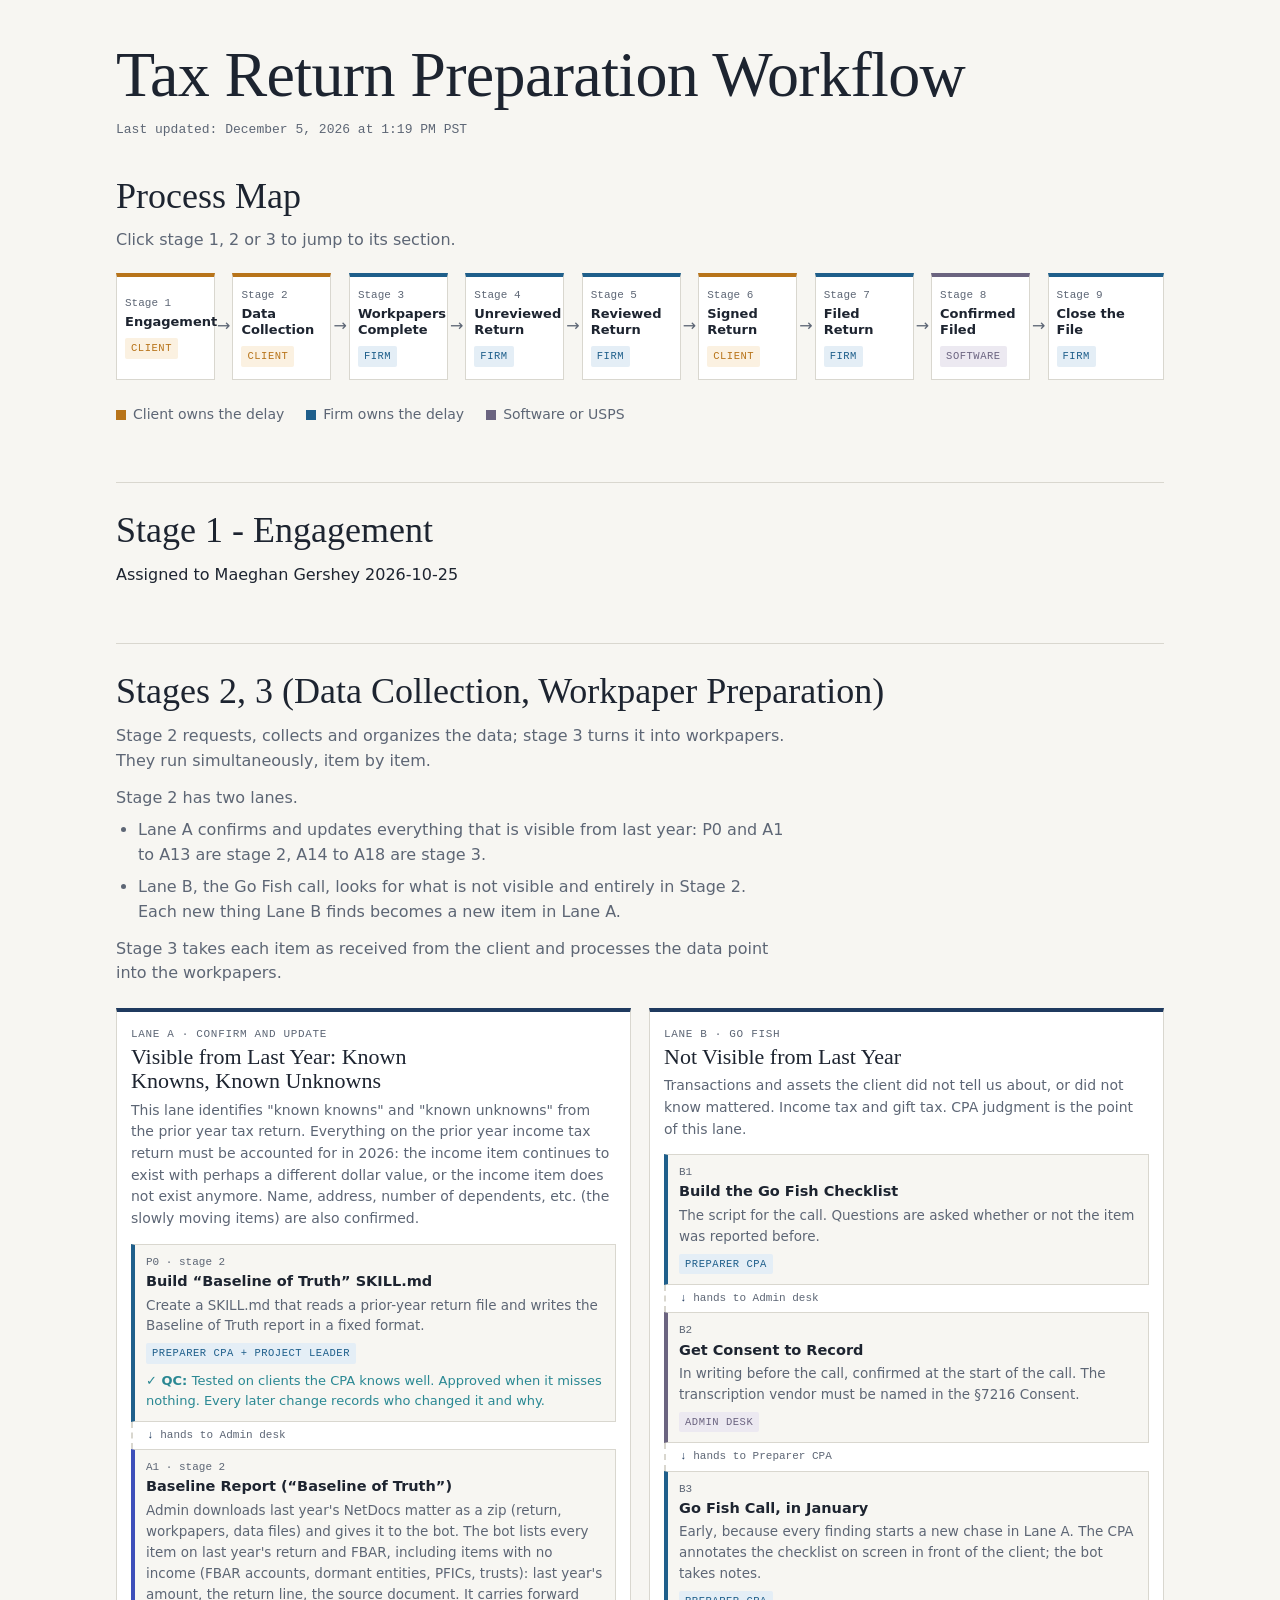
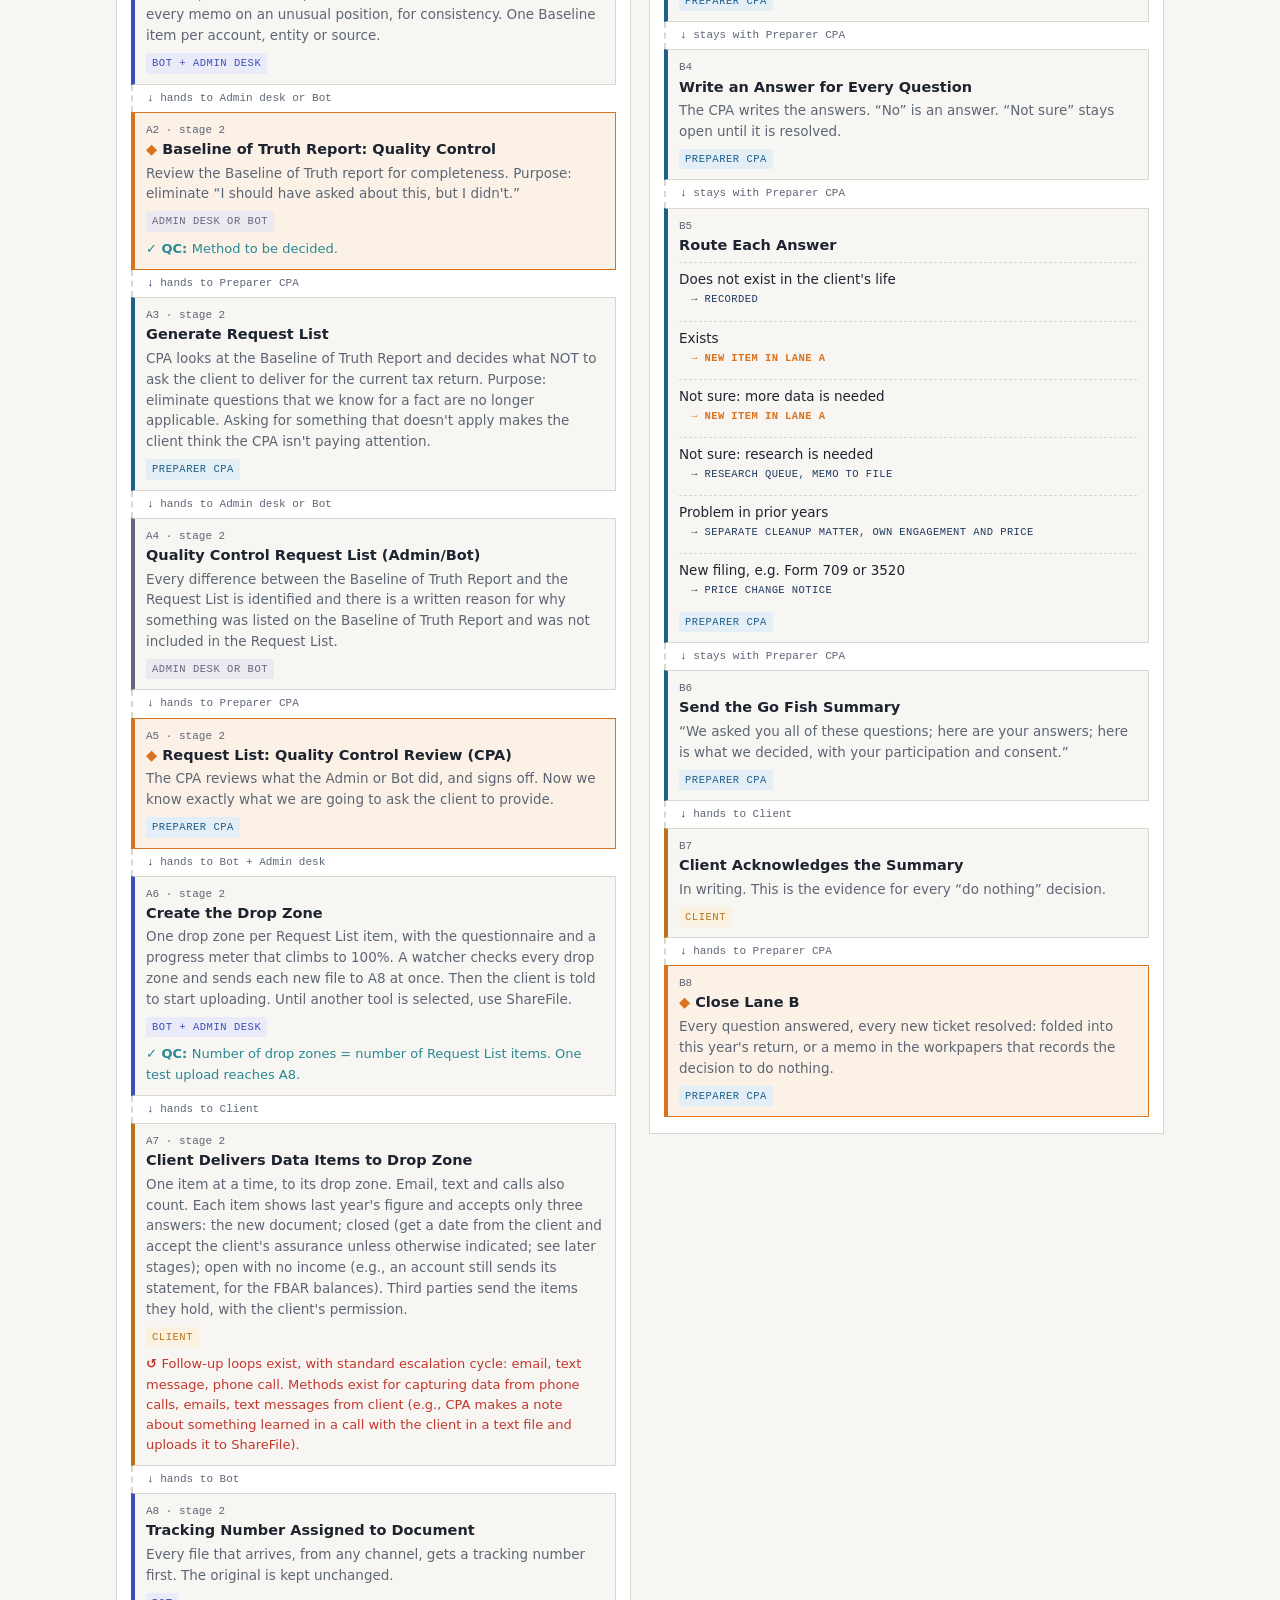
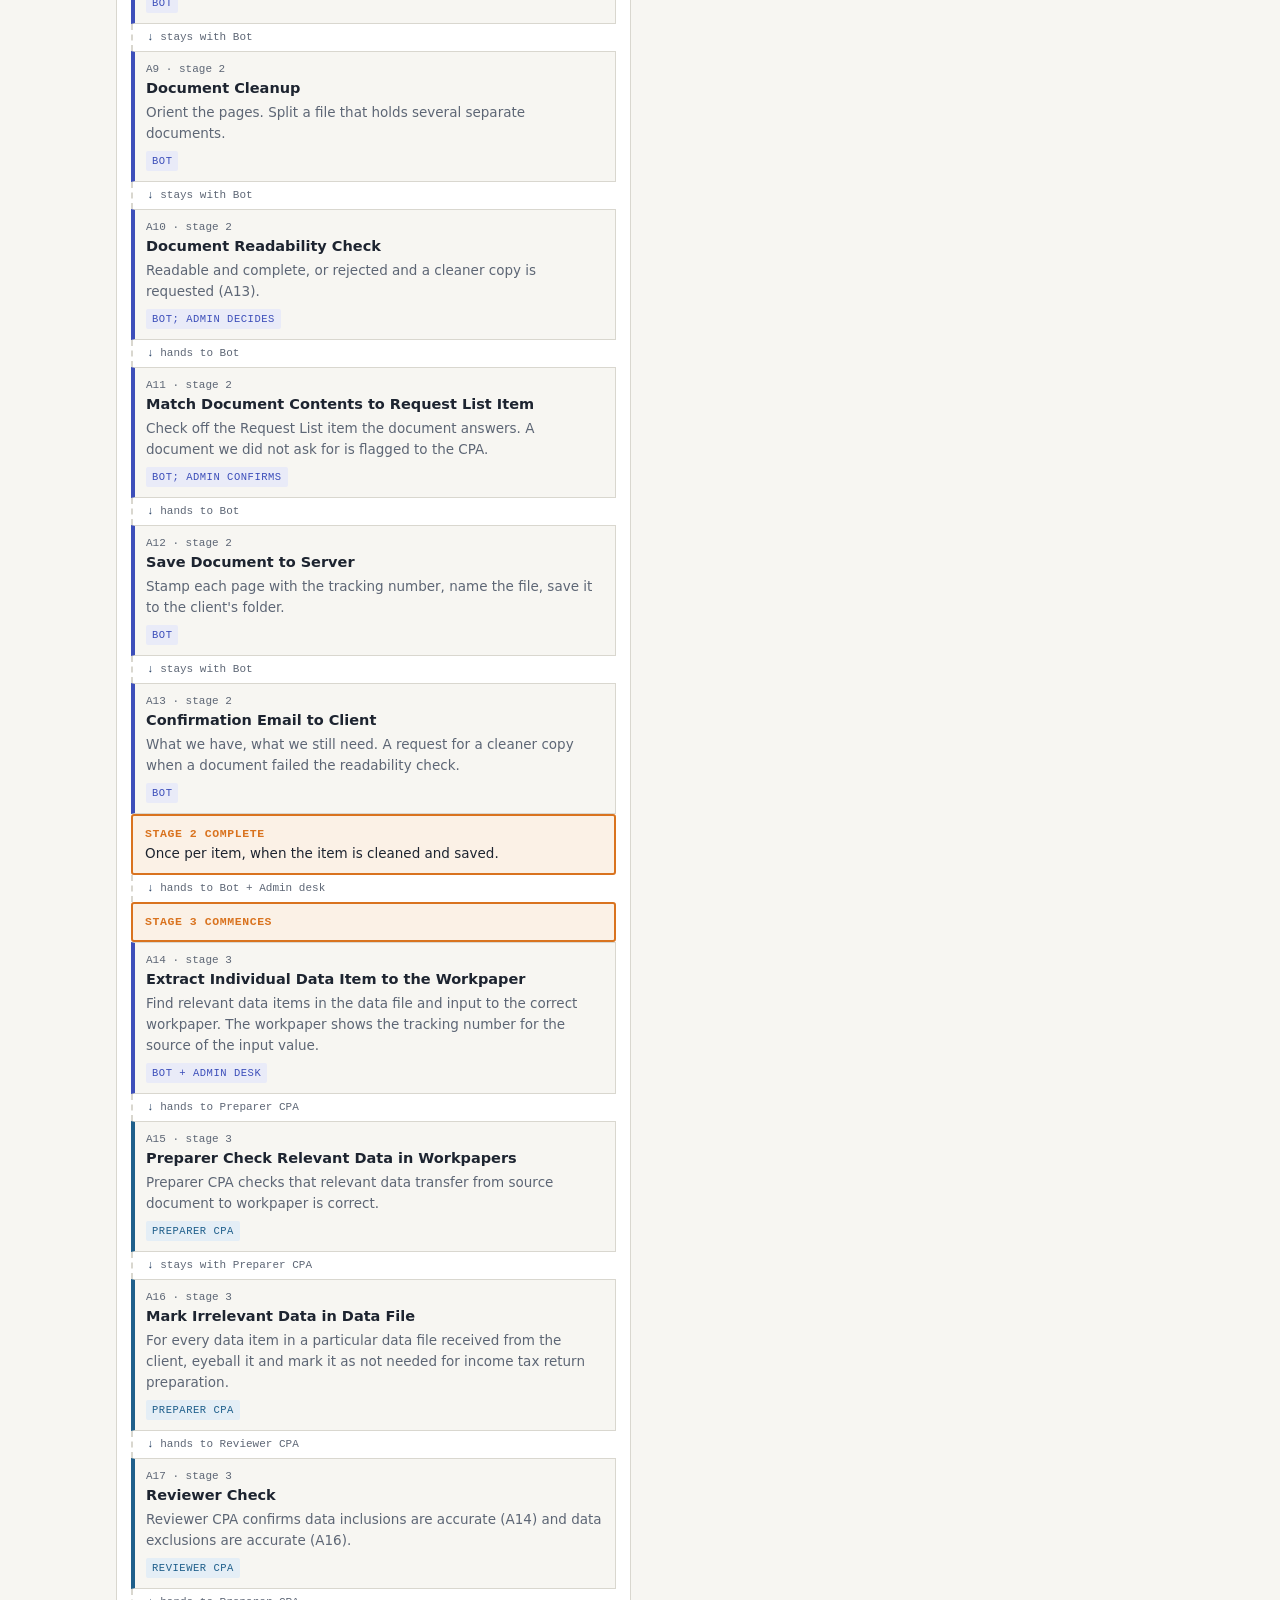
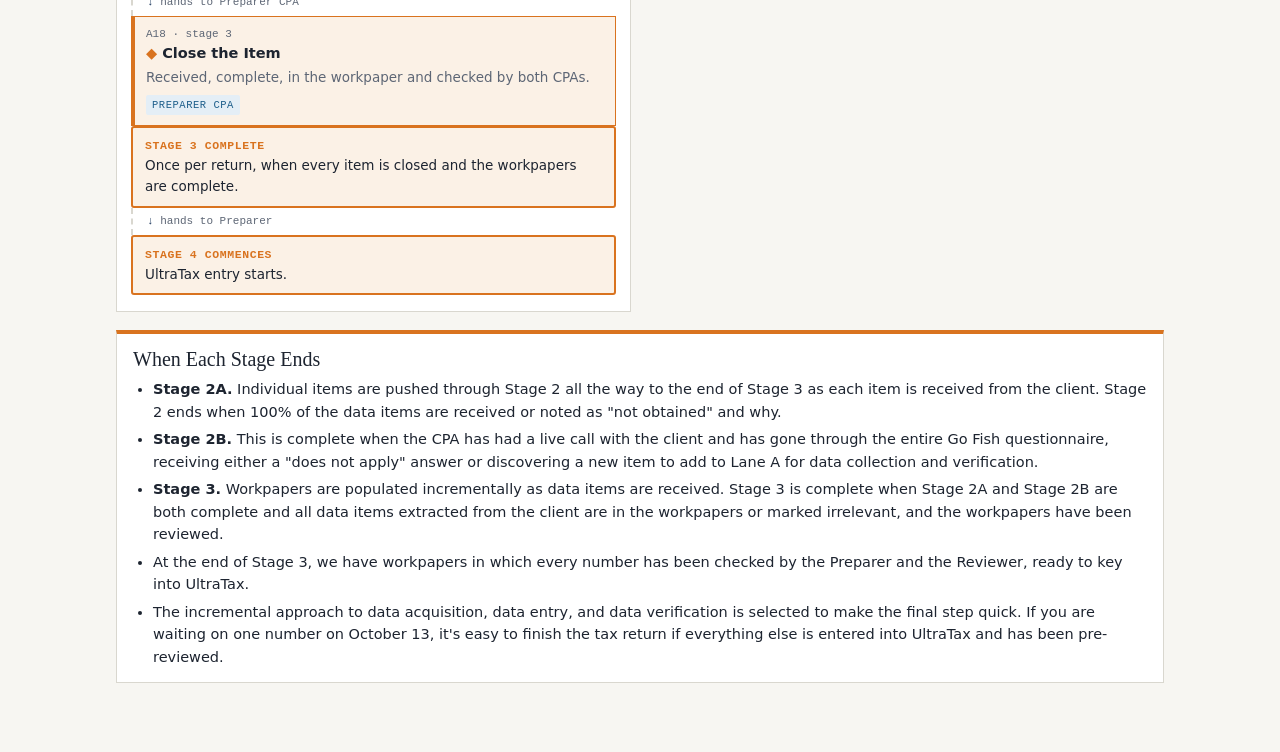
==== index.html @ d0db1a51 "Publish tax return preparation workflow page" ====
<!doctype html>
<html lang="en">
<head>
<meta charset="utf-8">
<meta name="viewport" content="width=device-width, initial-scale=1">
<title>Tax Return Preparation Workflow</title>
<style>
/* Layout: a ledger. One chain across the top, then the same nine stages re-read three ways (cards, table, do-it-yourself). */
:root{
  --bg:#f7f6f2; --paper:#ffffff; --fg:#1d2430; --muted:#5d6675; --rule:#d9d7cf;
  --ink:#1f3a5f;            /* accent: ledger ink */
  --client:#b8741a; --client-bg:#fbf1e1;
  --firm:#1f5f8b;   --firm-bg:#e4eef6;
  --third:#6b6480;  --third-bg:#ece9f1;
  --none:#8a8f99;   --none-bg:#eeeeee;
  /* AE system of meaning: color says how to read what follows */
  --ae-take:#D9731F; --ae-take-bg:#FBF1E6;
  --ae-def:#2F4C7E;  --ae-def-bg:#E9EEF6;
  --ae-ex:#3E8E4B;   --ae-ex-bg:#E8F3EA;
  --ae-check:#2A8893;--ae-check-bg:#E5F2F3;
  --ae-warn:#C4372D; --ae-warn-bg:#F9E8E6;
  --ae-tech:#3D4FBA; --ae-tech-bg:#E9EBF8;
  --display:"Instrument Serif",Georgia,"Times New Roman",serif;
  --body:"IBM Plex Sans",system-ui,-apple-system,"Segoe UI",sans-serif;
  --mono:"IBM Plex Mono",ui-monospace,Menlo,Consolas,monospace;
}
@media (prefers-color-scheme: dark){ :root:not([data-theme="light"]){
  --bg:#15181e; --paper:#1d2129; --fg:#e8e6df; --muted:#a3a9b4; --rule:#343a45;
  --ink:#9dbfe6;
  --client:#e3a84a; --client-bg:#3a2d16;
  --firm:#6fb0e0;   --firm-bg:#1a2f44;
  --third:#b3abd0;  --third-bg:#2b2838;
  --none:#9aa0aa;   --none-bg:#2a2d33;
  --ae-take:#F0A35A; --ae-take-bg:#3A2A17; --ae-def:#8FB0E6; --ae-def-bg:#1B2538;
  --ae-ex:#7FCB8A; --ae-ex-bg:#1A2E1E; --ae-check:#6FC5CE; --ae-check-bg:#173033;
  --ae-warn:#F08077; --ae-warn-bg:#3A1E1C; --ae-tech:#9AA6F0; --ae-tech-bg:#1F2340;
  color-scheme:dark }}
:root[data-theme="dark"]{
  --bg:#15181e; --paper:#1d2129; --fg:#e8e6df; --muted:#a3a9b4; --rule:#343a45;
  --ink:#9dbfe6;
  --client:#e3a84a; --client-bg:#3a2d16;
  --firm:#6fb0e0;   --firm-bg:#1a2f44;
  --third:#b3abd0;  --third-bg:#2b2838;
  --none:#9aa0aa;   --none-bg:#2a2d33;
  --ae-take:#F0A35A; --ae-take-bg:#3A2A17; --ae-def:#8FB0E6; --ae-def-bg:#1B2538;
  --ae-ex:#7FCB8A; --ae-ex-bg:#1A2E1E; --ae-check:#6FC5CE; --ae-check-bg:#173033;
  --ae-warn:#F08077; --ae-warn-bg:#3A1E1C; --ae-tech:#9AA6F0; --ae-tech-bg:#1F2340;
  color-scheme:dark }

*{box-sizing:border-box}
body{margin:0;background:var(--bg);color:var(--fg);font-family:var(--body);font-size:16px;line-height:1.55}
.wrap{max-width:1080px;margin:0 auto;padding-block:40px 64px;padding-left:max(16px,env(safe-area-inset-left,0px));padding-right:max(16px,env(safe-area-inset-right,0px))}
h1,h2,h3{font-family:var(--display);font-weight:400;line-height:1.1;text-wrap:balance;margin:0}
h1{font-size:clamp(40px,6vw,64px);letter-spacing:-.01em}
h2{font-size:clamp(28px,3.4vw,36px);margin-bottom:12px}
h3{font-size:22px}
p{margin:0}
.updated{margin-top:10px;font-family:var(--mono);font-size:13px;color:var(--muted)}
.lede{max-width:62ch;color:var(--muted);font-size:18px;margin-top:14px}
.eyebrow{font-family:var(--mono);font-size:12px;letter-spacing:.08em;text-transform:uppercase;color:var(--ink)}
section{margin-top:56px;padding-top:28px;border-top:1px solid var(--rule)}
.prose{max-width:66ch}
.prose p + p{margin-top:12px}
em{font-family:var(--display);font-style:italic;font-size:1.08em}

/* Chain */
.chain-scroll{overflow-x:auto;padding-bottom:10px;margin-top:20px}
.chain{display:flex;align-items:stretch;gap:0;min-width:900px}
.link{flex:1 1 0;display:flex;align-items:stretch;min-width:0}
.node{flex:1;background:var(--paper);border:1px solid var(--rule);border-top:4px solid var(--c);padding:10px 8px 12px;min-width:0;cursor:pointer;text-align:left;font:inherit;color:inherit;transition:transform .12s}
.node:hover,.node:focus-visible{transform:translateY(-2px);outline:2px solid var(--ink);outline-offset:1px}
.node .n{font-family:var(--mono);font-size:11px;color:var(--muted)}
.node .t{font-family:var(--body);font-size:13px;font-weight:600;line-height:1.25;margin-top:2px}
.node .o{display:inline-block;margin-top:8px;font-family:var(--mono);font-size:10.5px;letter-spacing:.05em;text-transform:uppercase;color:var(--c);background:var(--cb);padding:2px 6px;border-radius:2px}
.arrow{display:flex;align-items:center;color:var(--muted);padding:0 2px;font-size:16px;flex:0 0 auto}
.legend{display:flex;flex-wrap:wrap;gap:10px 22px;margin-top:14px;font-size:14px;color:var(--muted)}
.legend span::before{content:"";display:inline-block;width:10px;height:10px;background:var(--c);margin-right:7px;vertical-align:-1px}
.client{--c:var(--client);--cb:var(--client-bg)} .firm{--c:var(--firm);--cb:var(--firm-bg)} .third{--c:var(--third);--cb:var(--third-bg)} .none{--c:var(--none);--cb:var(--none-bg)}

/* View switch */
.switch{display:inline-flex;border:1px solid var(--rule);border-radius:4px;overflow:hidden;margin-top:18px}
.switch button{font:inherit;font-size:14px;padding:7px 14px;background:var(--paper);color:var(--muted);border:0;cursor:pointer}
.switch button[aria-pressed="true"]{background:var(--ink);color:var(--bg)}
.switch button:focus-visible{outline:2px solid var(--ink);outline-offset:-2px}

/* Cards */
.cards{display:grid;grid-template-columns:repeat(auto-fill,minmax(300px,1fr));gap:16px;margin-top:20px}
.card{background:var(--paper);border:1px solid var(--rule);border-top:4px solid var(--c);padding:16px 18px 18px;min-width:0;scroll-margin-top:16px}
.card.flash{outline:2px solid var(--ink)}
.card header{display:flex;justify-content:space-between;align-items:baseline;gap:8px}
.card .n{font-family:var(--mono);font-size:12px;color:var(--muted)}
.card h3{margin-top:2px}
dl{display:grid;grid-template-columns:auto 1fr;gap:8px 12px;margin:14px 0 0;font-size:14.5px}
dt{font-family:var(--mono);font-size:11px;letter-spacing:.06em;text-transform:uppercase;color:var(--muted);padding-top:3px;white-space:nowrap}
dd{margin:0;min-width:0}
.pill{display:inline-block;font-family:var(--mono);font-size:10.5px;letter-spacing:.05em;text-transform:uppercase;color:var(--c);background:var(--cb);padding:2px 7px;border-radius:2px}
.mode{display:inline-block;font-family:var(--mono);font-size:10.5px;letter-spacing:.05em;text-transform:uppercase;padding:2px 7px;border-radius:2px;margin-left:6px;border:1px solid currentColor}
.mode.does{color:var(--firm)} .mode.watches{color:var(--client)}
.note{margin-top:12px;font-size:14px;color:var(--muted);border-left:2px solid var(--rule);padding-left:10px}

/* Table */
.tablewrap{overflow-x:auto;margin-top:20px;border:1px solid var(--rule);background:var(--paper)}
table{border-collapse:collapse;width:100%;min-width:960px;font-size:14px}
th,td{text-align:left;vertical-align:top;padding:10px 12px;border-bottom:1px solid var(--rule)}
th{font-family:var(--mono);font-size:11px;letter-spacing:.06em;text-transform:uppercase;color:var(--muted);font-weight:500;background:var(--bg);position:sticky;top:0}
td:first-child{font-family:var(--mono);font-variant-numeric:tabular-nums;color:var(--muted)}
tr:last-child td{border-bottom:0}
/* AE boxes: a solid tab names the reading mode; body text stays in page ink */
.box{position:relative;border:1.5px solid var(--c);background:var(--cb);border-radius:4px;padding:30px 18px 16px;margin-top:28px;max-width:72ch;min-width:0}
.box::before{content:attr(data-label);position:absolute;top:-14px;left:14px;background:var(--c);color:#fff;font-family:var(--body);font-size:13px;font-weight:600;letter-spacing:.02em;padding:4px 12px;border-radius:3px}
.box.take{--c:var(--ae-take);--cb:var(--ae-take-bg)} .box.def{--c:var(--ae-def);--cb:var(--ae-def-bg)}
.box.ex{--c:var(--ae-ex);--cb:var(--ae-ex-bg)} .box.check{--c:var(--ae-check);--cb:var(--ae-check-bg)}
.box.warn{--c:var(--ae-warn);--cb:var(--ae-warn-bg)} .box.tech{--c:var(--ae-tech);--cb:var(--ae-tech-bg)}
.box p + p{margin-top:8px}
.way.box{max-width:none;margin-top:0;background:var(--cb)}
.keybox{display:flex;flex-wrap:wrap;gap:8px 18px;margin-top:14px;font-size:13px;color:var(--muted)}
.keybox span::before{content:"";display:inline-block;width:10px;height:10px;border-radius:2px;background:var(--c);margin-right:6px;vertical-align:-1px}
.k-take{--c:var(--ae-take)} .k-def{--c:var(--ae-def)} .k-ex{--c:var(--ae-ex)} .k-check{--c:var(--ae-check)} .k-warn{--c:var(--ae-warn)} .k-tech{--c:var(--ae-tech)}

/* DIY */
.ways{display:grid;grid-template-columns:repeat(auto-fit,minmax(280px,1fr));gap:28px 18px;margin-top:34px}
.way{background:var(--paper);border:1px solid var(--rule);padding:18px 20px;min-width:0}
.way h3{margin-bottom:8px}
.way .sub{font-size:14px;color:var(--muted);margin-bottom:12px}
ol{margin:0;padding-left:22px;font-size:14.5px}
li + li{margin-top:7px}
.swatches{display:flex;flex-wrap:wrap;gap:8px;margin:10px 0 4px}
.sw{font-family:var(--mono);font-size:11px;padding:6px 8px;border-radius:2px;color:var(--fg)}
.sw.y{background:#f6e27a} .sw.p{background:#f7a8c4} .sw.b{background:#9fd3f0} .sw.g{background:#b7e3a1} .sw.o{background:#f9c58b} .sw.w{background:#ffffff;border:1px solid #ccc;color:#1d2430} .sw.v{background:#dcc9f5;color:#1d2430}
.sw.w,.sw.y,.sw.p,.sw.b,.sw.g,.sw.o{color:#1d2430}

/* Copy out */
.copyrow{display:flex;flex-wrap:wrap;gap:10px;align-items:center;margin-top:16px}
.btn{font:inherit;font-size:14px;padding:8px 14px;background:var(--ink);color:var(--bg);border:0;border-radius:3px;cursor:pointer}
.btn.quiet{background:transparent;color:var(--ink);border:1px solid var(--ink)}
.btn:focus-visible{outline:2px solid var(--ink);outline-offset:2px}
.status{font-size:14px;color:var(--muted)}
textarea{width:100%;min-height:160px;margin-top:12px;font-family:var(--mono);font-size:12px;background:var(--paper);color:var(--fg);border:1px solid var(--rule);padding:10px;resize:vertical}
footer{margin-top:56px;padding-top:20px;border-top:1px solid var(--rule);font-size:14px;color:var(--muted);max-width:66ch}
footer p + p{margin-top:8px}
@media (prefers-reduced-motion: reduce){ .node{transition:none} }

/* Inside Stage 2: two parallel lanes, steps run downward */
.lanes{display:grid;grid-template-columns:1fr 1fr;gap:18px;margin-top:22px;align-items:start}
@media (max-width:760px){.lanes{grid-template-columns:1fr}}
.lane{background:var(--paper);border:1px solid var(--rule);border-top:4px solid var(--ink);padding:14px 14px 16px;min-width:0}
.lane > header .n{font-family:var(--mono);font-size:11px;letter-spacing:.06em;text-transform:uppercase;color:var(--muted)}
.lane > header h3{margin-top:2px}
.lane > header p{font-size:14px;color:var(--muted);margin-top:6px}
.steps{list-style:none;margin:14px 0 0;padding:0}
.steps > li{margin:0}
.steps > li + li{margin-top:0}
.step{border:1px solid var(--rule);border-left:4px solid var(--c);background:var(--bg);padding:9px 11px 10px;min-width:0}
.step .id{font-family:var(--mono);font-size:11px;color:var(--muted)}
.step .t{font-weight:600;font-size:14.5px;line-height:1.3;margin-top:1px}
.step .d{font-size:13.5px;color:var(--muted);margin-top:4px}
.step .who{display:inline-block;margin-top:7px;font-family:var(--mono);font-size:10.5px;letter-spacing:.05em;text-transform:uppercase;color:var(--c);background:var(--cb);padding:2px 6px;border-radius:2px}
.step.gate{border-color:var(--ae-take);border-left-color:var(--ae-take);background:var(--ae-take-bg)}
.step.gate .t::before{content:"◆ ";color:var(--ae-take)}
.handoff{font-family:var(--mono);font-size:11px;color:var(--muted);padding:5px 0 5px 14px;border-left:2px dashed var(--rule);margin-left:16px}
.handoff::before{content:"↓ ";color:var(--ink)}
.baton{margin:8px 0;padding:9px 12px;border:2px solid var(--ae-take);background:var(--ae-take-bg);font-size:13.5px;border-radius:3px}
.baton strong{display:block;font-family:var(--mono);font-size:11.5px;letter-spacing:.05em;text-transform:uppercase;color:var(--ae-take)}
.loop{margin-top:7px;font-size:13px;color:var(--ae-warn);}
.loop::before{content:"↺ ";font-weight:700}
.outcomes{list-style:none;margin:8px 0 0;padding:0;font-size:13.5px}
.outcomes li{display:grid;grid-template-columns:1fr;gap:1px;padding:6px 0;border-top:1px dashed var(--rule)}
.outcomes .go{font-family:var(--mono);font-size:10.5px;letter-spacing:.04em;text-transform:uppercase;color:var(--ink);padding-left:12px}
.outcomes .go.toA{color:var(--ae-take);font-weight:600}
.r-admin{--c:var(--third);--cb:var(--third-bg)} .r-cpa{--c:var(--firm);--cb:var(--firm-bg)} .r-client{--c:var(--client);--cb:var(--client-bg)} .r-bot{--c:var(--ae-tech);--cb:var(--ae-tech-bg)}
.qc{margin-top:7px;font-size:13px;color:var(--ae-check)}
.qc::before{content:"✓ QC: ";font-weight:700}
.node.static{cursor:default}
.node.static:hover{transform:none;outline:none}
.joins{margin-top:18px;background:var(--paper);border:1px solid var(--rule);border-top:4px solid var(--ae-take);padding:14px 16px}
.joins h3{font-size:20px}
.joins ul{margin:8px 0 0;padding-left:20px;font-size:14.5px}
.joins li + li{margin-top:5px}
</style>
</head>
<body>

<div class="wrap">
  <h1>Tax Return Preparation Workflow</h1>
  <p class="updated" id="updated">Last updated:</p>

  <section id="chain" style="margin-top:36px;border-top:0;padding-top:0">
    <h2>Process Map</h2>
    <p class="prose" style="color:var(--muted)">Click stage 1, 2 or 3 to jump to its section.</p>
    <div class="chain-scroll"><div class="chain" id="chainRow"></div></div>
    <div class="legend">
      <span class="client">Client owns the delay</span>
      <span class="firm">Firm owns the delay</span>
      <span class="third">Software or USPS</span>
    </div>
  </section>

  <section id="stage1">
    <h2>Stage 1 - Engagement</h2>
    <p class="prose">Assigned to Maeghan Gershey 2026-10-25</p>
  </section>

  <section id="stage2">
    <h2>Stages 2, 3 (Data Collection, Workpaper Preparation)</h2>
    <div class="prose" style="color:var(--muted)">
      <p>Stage 2 requests, collects and organizes the data; stage 3 turns it into workpapers. They run simultaneously, item by item.</p>
      <p>Stage 2 has two lanes.</p>
      <ul style="margin:8px 0 0;padding-left:22px">
        <li>Lane A confirms and updates everything that is visible from last year: P0 and A1 to A13 are stage 2, A14 to A18 are stage 3.</li>
        <li>Lane B, the Go Fish call, looks for what is not visible and entirely in Stage 2. Each new thing Lane B finds becomes a new item in Lane A.</li>
      </ul>
      <p style="margin-top:12px">Stage 3 takes each item as received from the client and processes the data point into the workpapers.</p>
    </div>
    <div class="lanes">
      <article class="lane" id="laneA">
        <header><div class="n">Lane A · confirm and update</div><h3>Visible from Last Year: Known Knowns, Known Unknowns</h3>
        <p>This lane identifies "known knowns" and "known unknowns" from the prior year tax return. Everything on the prior year income tax return must be accounted for in 2026: the income item continues to exist with perhaps a different dollar value, or the income item does not exist anymore. Name, address, number of dependents, etc. (the slowly moving items) are also confirmed.</p></header>
        <ol class="steps" id="stepsA"></ol>
      </article>
      <article class="lane" id="laneB">
        <header><div class="n">Lane B · Go Fish</div><h3>Not Visible from Last Year</h3>
        <p>Transactions and assets the client did not tell us about, or did not know mattered. Income tax and gift tax. CPA judgment is the point of this lane.</p></header>
        <ol class="steps" id="stepsB"></ol>
      </article>
    </div>
    <div class="joins">
      <h3>When Each Stage Ends</h3>
      <ul>
        <li><strong>Stage 2A.</strong> Individual items are pushed through Stage 2 all the way to the end of Stage 3 as each item is received from the client. Stage 2 ends when 100% of the data items are received or noted as "not obtained" and why.</li>
        <li><strong>Stage 2B.</strong> This is complete when the CPA has had a live call with the client and has gone through the entire Go Fish questionnaire, receiving either a "does not apply" answer or discovering a new item to add to Lane A for data collection and verification.</li>
        <li><strong>Stage 3.</strong> Workpapers are populated incrementally as data items are received. Stage 3 is complete when Stage 2A and Stage 2B are both complete and all data items extracted from the client are in the workpapers or marked irrelevant, and the workpapers have been reviewed.</li>
        <li>At the end of Stage 3, we have workpapers in which every number has been checked by the Preparer and the Reviewer, ready to key into UltraTax.</li>
        <li>The incremental approach to data acquisition, data entry, and data verification is selected to make the final step quick. If you are waiting on one number on October 13, it's easy to finish the tax return if everything else is entered into UltraTax and has been pre-reviewed.</li>
      </ul>
    </div>
  </section>



</div>

<script>
// "Last updated" comes from the file's Last-Modified time, shown in Pacific Time,
// so it changes by itself whenever this file is saved.
(function(){
  const d = new Date(document.lastModified);
  if (isNaN(d)) return;
  const f = new Intl.DateTimeFormat('en-US',{timeZone:'America/Los_Angeles',year:'numeric',month:'long',day:'numeric',hour:'numeric',minute:'2-digit',timeZoneName:'short'});
  document.getElementById('updated').textContent = 'Last updated: ' + f.format(d);
})();
const STAGES = [
 {n:1,name:"Engagement",start:"We email the client: do you want us to do your returns this year?",end:"Client signs the engagement agreement and pays.",input:"Last year's client list.",output:"All required engagement documents. A definite roster of who is on the bus. For each client, a Preparer CPA and a Reviewer CPA are designated.",owner:"Client",cls:"client",role:"Admin desk",mode:"Watches",note:"Subroutines for prompt yes, nudged yes, no, and silence. Our side is largely automatable."},
 {n:2,name:"Data Collection",start:"We are officially hired and may ask for information.",end:"Every Lane A item is received and saved, or closed as “not obtained”; Lane B is closed: every Go Fish question answered, every new ticket resolved, summary acknowledged by the client.",input:"Output of stage 1.",output:"Immaculately organized original data files on the server, handed item by item to stage 3; the client-acknowledged Go Fish summary; a memo for every researched position.",owner:"Client",cls:"client",role:"Preparer CPA",mode:"Watches",note:"The Preparer CPA owns this stage and watches it. Lane A steps P0 to A13 and all of Lane B (Go Fish) belong here. See “Stages 2, 3 (Data Collection, Workpaper Preparation)” above. The CPA owns the Go Fish call because the CPA can read hesitation. Research issues are solved here, in parallel, never at final review."},
 {n:3,name:"Workpapers Complete",start:"Runs in parallel with stage 2: each item enters stage 3 as soon as it is cleaned and saved on the server.",end:"Every item is in the workpaper, checked by the Preparer and the Reviewer, and closed.",input:"Each cleaned and saved item from stage 2, one at a time.",output:"Well-organized workpapers, every number verified against its source document, ready for UltraTax entry.",owner:"Firm",cls:"firm",role:"Preparer",mode:"Does",note:"Lane A steps A14 to A18. The baton passes once per item, not once per return. A Preparer check can send an item back to stage 2 for a client reminder. The gap between the last item received and the last item closed is firm time: measure it."},
 {n:4,name:"Unreviewed Return",start:"Complete workpapers. UltraTax entry starts here.",end:"Draft return the preparer has checked for typos and sanity.",input:"Workpapers.",output:"An unreviewed tax return.",owner:"Firm",cls:"firm",role:"Preparer",mode:"Does",note:"A keypunch job from the workpapers into UltraTax, plus a preparer-side quality sweep."},
 {n:5,name:"Reviewed Return",start:"Reviewer has workpapers and the unreviewed return.",end:"Reviewer agrees everything in the workpapers landed in the right place.",input:"Unreviewed return plus workpapers.",output:"A reviewed tax return.",owner:"Firm",cls:"firm",role:"Reviewer",mode:"Does",note:"Not the reviewer's job to question completeness or hunt unknown unknowns. That was stage 2. Not the reviewer's job to re-verify numbers against the source documents either: every workpaper number carries the tracking number of its source page and was checked in stage 3. The reviewer relies on the workpaper; no redundant review."},
 {n:6,name:"Signed Return",start:"Reviewed return received.",end:"Client and preparer have signed, physically or digitally.",input:"Reviewed return.",output:"A signed tax return.",owner:"Client",cls:"client",role:"Admin desk",mode:"Watches",note:""},
 {n:7,name:"Filed Return",start:"Signed return in hand.",end:"Filed electronically or on paper.",input:"Signed return.",output:"A filed tax return.",owner:"Firm",cls:"firm",role:"Admin desk",mode:"Does",note:""},
 {n:8,name:"Confirmed Filed",start:"We know the return was filed.",end:"E-file acceptance, or proof of mailing plus the signed certified-mail receipt.",input:"Filed return.",output:"Proof the IRS received it. Needed far more often than it should be.",owner:"Software or USPS",cls:"third",role:"Admin desk",mode:"Watches",note:""},
 {n:9,name:"Close the File",start:"Proof of filing in hand.",end:"File closed; next year's client follow-up loop started.",input:"Proof of filing.",output:"Four scheduled client conversations in the coming year, for maintenance and nurture.",owner:"Firm",cls:"firm",role:"Admin desk",mode:"Does",note:"Final review of the file, clean out drafts and messes."}
];

const chain = document.getElementById('chainRow');
STAGES.forEach((s,i)=>{
  const link = document.createElement('div'); link.className='link';
  const target = {1:'stage1',2:'stage2',3:'stage2'}[s.n];
  const b = document.createElement(target?'button':'div'); b.className='node '+s.cls+(target?'':' static');
  if(target){ b.type='button'; b.addEventListener('click',()=>document.getElementById(target).scrollIntoView({behavior:'smooth',block:'start'})); }
  b.innerHTML = `<div class="n">Stage ${s.n}</div><div class="t">${s.name}</div><span class="o">${s.owner.split(' ')[0]}</span>`;
  link.appendChild(b);
  if(i<STAGES.length-1){ const a=document.createElement('div'); a.className='arrow'; a.textContent='→'; link.appendChild(a); }
  chain.appendChild(link);
});



const LANE_A = [
 {id:"P0",st:2,t:"Build “Baseline of Truth” SKILL.md",d:"Create a SKILL.md that reads a prior-year return file and writes the Baseline of Truth report in a fixed format.",who:"Preparer CPA + Project Leader",r:"cpa",to:"Admin desk",qc:"Tested on clients the CPA knows well. Approved when it misses nothing. Every later change records who changed it and why."},
 {id:"A1",st:2,t:"Baseline Report (“Baseline of Truth”)",d:"Admin downloads last year's NetDocs matter as a zip (return, workpapers, data files) and gives it to the bot. The bot lists every item on last year's return and FBAR, including items with no income (FBAR accounts, dormant entities, PFICs, trusts): last year's amount, the return line, the source document. It carries forward every memo on an unusual position, for consistency. One Baseline item per account, entity or source.",who:"Bot + Admin desk",r:"bot",to:"Admin desk or Bot"},
 {id:"A2",st:2,t:"Baseline of Truth Report: Quality Control",d:"Review the Baseline of Truth report for completeness. Purpose: eliminate “I should have asked about this, but I didn't.”",who:"Admin desk or Bot",r:"admin",gate:true,to:"Preparer CPA",qc:"Method to be decided."},
 {id:"A3",st:2,t:"Generate Request List",d:"CPA looks at the Baseline of Truth Report and decides what NOT to ask the client to deliver for the current tax return. Purpose: eliminate questions that we know for a fact are no longer applicable. Asking for something that doesn't apply makes the client think the CPA isn't paying attention.",who:"Preparer CPA",r:"cpa",to:"Admin desk or Bot"},
 {id:"A4",st:2,t:"Quality Control Request List (Admin/Bot)",d:"Every difference between the Baseline of Truth Report and the Request List is identified and there is a written reason for why something was listed on the Baseline of Truth Report and was not included in the Request List.",who:"Admin desk or Bot",r:"admin",to:"Preparer CPA"},
 {id:"A5",st:2,t:"Request List: Quality Control Review (CPA)",d:"The CPA reviews what the Admin or Bot did, and signs off. Now we know exactly what we are going to ask the client to provide.",who:"Preparer CPA",r:"cpa",gate:true,to:"Bot + Admin desk"},
 {id:"A6",st:2,t:"Create the Drop Zone",d:"One drop zone per Request List item, with the questionnaire and a progress meter that climbs to 100%. A watcher checks every drop zone and sends each new file to A8 at once. Then the client is told to start uploading. Until another tool is selected, use ShareFile.",who:"Bot + Admin desk",r:"bot",to:"Client",qc:"Number of drop zones = number of Request List items. One test upload reaches A8."},
 {id:"A7",st:2,t:"Client Delivers Data Items to Drop Zone",d:"One item at a time, to its drop zone. Email, text and calls also count. Each item shows last year's figure and accepts only three answers: the new document; closed (get a date from the client and accept the client's assurance unless otherwise indicated; see later stages); open with no income (e.g., an account still sends its statement, for the FBAR balances). Third parties send the items they hold, with the client's permission.",who:"Client",r:"client",to:"Bot",loop:"Follow-up loops exist, with standard escalation cycle: email, text message, phone call. Methods exist for capturing data from phone calls, emails, text messages from client (e.g., CPA makes a note about something learned in a call with the client in a text file and uploads it to ShareFile)."},
 {id:"A8",st:2,t:"Tracking Number Assigned to Document",d:"Every file that arrives, from any channel, gets a tracking number first. The original is kept unchanged.",who:"Bot",r:"bot",to:"Bot"},
 {id:"A9",st:2,t:"Document Cleanup",d:"Orient the pages. Split a file that holds several separate documents.",who:"Bot",r:"bot",to:"Bot"},
 {id:"A10",st:2,t:"Document Readability Check",d:"Readable and complete, or rejected and a cleaner copy is requested (A13).",who:"Bot; Admin decides",r:"bot",to:"Bot"},
 {id:"A11",st:2,t:"Match Document Contents to Request List Item",d:"Check off the Request List item the document answers. A document we did not ask for is flagged to the CPA.",who:"Bot; Admin confirms",r:"bot",to:"Bot"},
 {id:"A12",st:2,t:"Save Document to Server",d:"Stamp each page with the tracking number, name the file, save it to the client's folder.",who:"Bot",r:"bot",to:"Bot"},
 {id:"A13",st:2,t:"Confirmation Email to Client",d:"What we have, what we still need. A request for a cleaner copy when a document failed the readability check.",who:"Bot",r:"bot",to:"Bot + Admin desk"},
 {id:"A14",st:3,t:"Extract Individual Data Item to the Workpaper",d:"Find relevant data items in the data file and input to the correct workpaper. The workpaper shows the tracking number for the source of the input value.",who:"Bot + Admin desk",r:"bot",to:"Preparer CPA"},
 {id:"A15",st:3,t:"Preparer Check Relevant Data in Workpapers",d:"Preparer CPA checks that relevant data transfer from source document to workpaper is correct.",who:"Preparer CPA",r:"cpa",to:"Preparer CPA"},
 {id:"A16",st:3,t:"Mark Irrelevant Data in Data File",d:"For every data item in a particular data file received from the client, eyeball it and mark it as not needed for income tax return preparation.",who:"Preparer CPA",r:"cpa",to:"Reviewer CPA"},
 {id:"A17",st:3,t:"Reviewer Check",d:"Reviewer CPA confirms data inclusions are accurate (A14) and data exclusions are accurate (A16).",who:"Reviewer CPA",r:"cpa",to:"Preparer CPA"},
 {id:"A18",st:3,t:"Close the Item",d:"Received, complete, in the workpaper and checked by both CPAs.",who:"Preparer CPA",r:"cpa",gate:true,next:{st:4,done:"Once per return, when every item is closed and the workpapers are complete.",to:"Preparer",start:"UltraTax entry starts."}}
];
const LANE_B = [
 {id:"B1",t:"Build the Go Fish Checklist",d:"The script for the call. Questions are asked whether or not the item was reported before.",who:"Preparer CPA",r:"cpa",to:"Admin desk"},
 {id:"B2",t:"Get Consent to Record",d:"In writing before the call, confirmed at the start of the call. The transcription vendor must be named in the §7216 Consent.",who:"Admin desk",r:"admin",to:"Preparer CPA"},
 {id:"B3",t:"Go Fish Call, in January",d:"Early, because every finding starts a new chase in Lane A. The CPA annotates the checklist on screen in front of the client; the bot takes notes.",who:"Preparer CPA",r:"cpa",to:"Preparer CPA"},
 {id:"B4",t:"Write an Answer for Every Question",d:"The CPA writes the answers. “No” is an answer. “Not sure” stays open until it is resolved.",who:"Preparer CPA",r:"cpa",to:"Preparer CPA"},
 {id:"B5",t:"Route Each Answer",who:"Preparer CPA",r:"cpa",to:"Preparer CPA",outcomes:[
   ["Does not exist in the client's life","Recorded",false],
   ["Exists","New item in Lane A",true],
   ["Not sure: more data is needed","New item in Lane A",true],
   ["Not sure: research is needed","Research queue, memo to file",false],
   ["Problem in prior years","Separate cleanup matter, own engagement and price",false],
   ["New filing, e.g. Form 709 or 3520","Price Change Notice",false]
 ]},
 {id:"B6",t:"Send the Go Fish Summary",d:"“We asked you all of these questions; here are your answers; here is what we decided, with your participation and consent.”",who:"Preparer CPA",r:"cpa",to:"Client"},
 {id:"B7",t:"Client Acknowledges the Summary",d:"In writing. This is the evidence for every “do nothing” decision.",who:"Client",r:"client",to:"Preparer CPA"},
 {id:"B8",t:"Close Lane B",d:"Every question answered, every new ticket resolved: folded into this year's return, or a memo in the workpapers that records the decision to do nothing.",who:"Preparer CPA",r:"cpa",gate:true}
];
function renderLane(el, steps){
  el.innerHTML = steps.map((s,i)=>{
    const out = s.outcomes ? '<ul class="outcomes">'+s.outcomes.map(o=>`<li><span>${o[0]}</span><span class="go${o[2]?' toA':''}">→ ${o[1]}</span></li>`).join('')+'</ul>' : '';
    const box = `<li><div class="step r-${s.r}${s.gate?' gate':''}"><div class="id">${s.id}${s.st?' · stage '+s.st:''}</div><div class="t">${s.t}</div>${s.d?`<div class="d">${s.d}</div>`:''}${out}<span class="who">${s.who}</span>${s.qc?`<div class="qc">${s.qc}</div>`:''}${s.loop?`<div class="loop">${s.loop}</div>`:''}</div></li>`;
    const nx = steps[i+1];
    const baton = nx && s.st && nx.st && nx.st!==s.st;
    const line = `<li class="handoff">${s.who===s.to?'stays with '+s.to:'hands to '+s.to}</li>`;
    const hand = (i<steps.length-1 && s.to) ? (baton ? `<li class="baton"><strong>Stage ${s.st} Complete</strong>Once per item, when the item is cleaned and saved.</li>`+line+`<li class="baton"><strong>Stage ${nx.st} Commences</strong></li>` : line) : '';
    const end = (i===steps.length-1 && s.next) ? `<li class="baton"><strong>Stage ${s.st} Complete</strong>${s.next.done}</li><li class="handoff">hands to ${s.next.to}</li><li class="baton"><strong>Stage ${s.next.st} Commences</strong>${s.next.start}</li>` : '';
    return box+hand+end;
  }).join('');
}
renderLane(document.getElementById('stepsA'), LANE_A);
renderLane(document.getElementById('stepsB'), LANE_B);
</script>

</body>
</html>
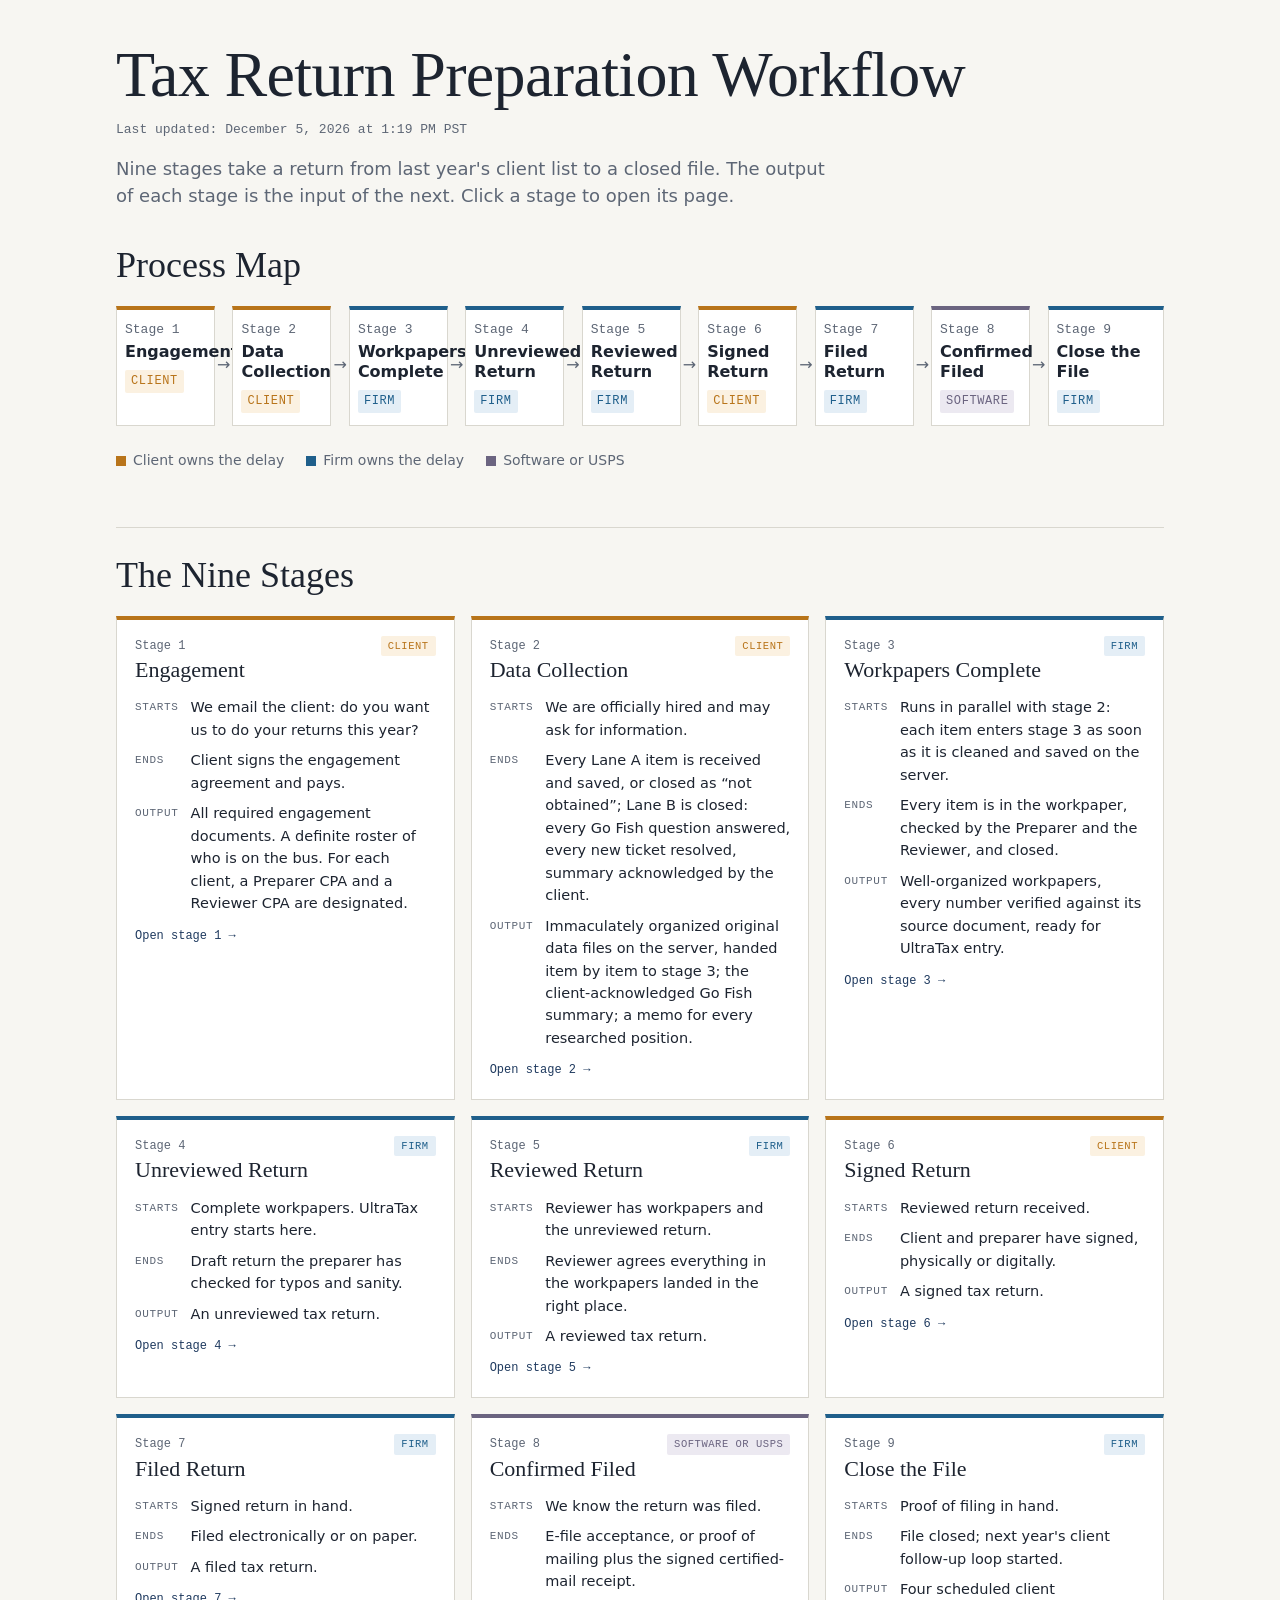
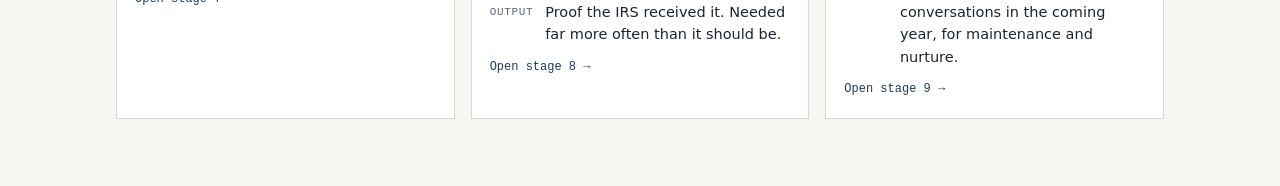
==== commit f44aba8c: "Tax return preparation workflow site Home page with the nine stages as linked boxes, and one page pe" ====
--- a/index.html
+++ b/index.html
@@ -4,189 +4,17 @@
 <meta charset="utf-8">
 <meta name="viewport" content="width=device-width, initial-scale=1">
 <title>Tax Return Preparation Workflow</title>
-<style>
-/* Layout: a ledger. One chain across the top, then the same nine stages re-read three ways (cards, table, do-it-yourself). */
-:root{
-  --bg:#f7f6f2; --paper:#ffffff; --fg:#1d2430; --muted:#5d6675; --rule:#d9d7cf;
-  --ink:#1f3a5f;            /* accent: ledger ink */
-  --client:#b8741a; --client-bg:#fbf1e1;
-  --firm:#1f5f8b;   --firm-bg:#e4eef6;
-  --third:#6b6480;  --third-bg:#ece9f1;
-  --none:#8a8f99;   --none-bg:#eeeeee;
-  /* AE system of meaning: color says how to read what follows */
-  --ae-take:#D9731F; --ae-take-bg:#FBF1E6;
-  --ae-def:#2F4C7E;  --ae-def-bg:#E9EEF6;
-  --ae-ex:#3E8E4B;   --ae-ex-bg:#E8F3EA;
-  --ae-check:#2A8893;--ae-check-bg:#E5F2F3;
-  --ae-warn:#C4372D; --ae-warn-bg:#F9E8E6;
-  --ae-tech:#3D4FBA; --ae-tech-bg:#E9EBF8;
-  --display:"Instrument Serif",Georgia,"Times New Roman",serif;
-  --body:"IBM Plex Sans",system-ui,-apple-system,"Segoe UI",sans-serif;
-  --mono:"IBM Plex Mono",ui-monospace,Menlo,Consolas,monospace;
-}
-@media (prefers-color-scheme: dark){ :root:not([data-theme="light"]){
-  --bg:#15181e; --paper:#1d2129; --fg:#e8e6df; --muted:#a3a9b4; --rule:#343a45;
-  --ink:#9dbfe6;
-  --client:#e3a84a; --client-bg:#3a2d16;
-  --firm:#6fb0e0;   --firm-bg:#1a2f44;
-  --third:#b3abd0;  --third-bg:#2b2838;
-  --none:#9aa0aa;   --none-bg:#2a2d33;
-  --ae-take:#F0A35A; --ae-take-bg:#3A2A17; --ae-def:#8FB0E6; --ae-def-bg:#1B2538;
-  --ae-ex:#7FCB8A; --ae-ex-bg:#1A2E1E; --ae-check:#6FC5CE; --ae-check-bg:#173033;
-  --ae-warn:#F08077; --ae-warn-bg:#3A1E1C; --ae-tech:#9AA6F0; --ae-tech-bg:#1F2340;
-  color-scheme:dark }}
-:root[data-theme="dark"]{
-  --bg:#15181e; --paper:#1d2129; --fg:#e8e6df; --muted:#a3a9b4; --rule:#343a45;
-  --ink:#9dbfe6;
-  --client:#e3a84a; --client-bg:#3a2d16;
-  --firm:#6fb0e0;   --firm-bg:#1a2f44;
-  --third:#b3abd0;  --third-bg:#2b2838;
-  --none:#9aa0aa;   --none-bg:#2a2d33;
-  --ae-take:#F0A35A; --ae-take-bg:#3A2A17; --ae-def:#8FB0E6; --ae-def-bg:#1B2538;
-  --ae-ex:#7FCB8A; --ae-ex-bg:#1A2E1E; --ae-check:#6FC5CE; --ae-check-bg:#173033;
-  --ae-warn:#F08077; --ae-warn-bg:#3A1E1C; --ae-tech:#9AA6F0; --ae-tech-bg:#1F2340;
-  color-scheme:dark }
-
-*{box-sizing:border-box}
-body{margin:0;background:var(--bg);color:var(--fg);font-family:var(--body);font-size:16px;line-height:1.55}
-.wrap{max-width:1080px;margin:0 auto;padding-block:40px 64px;padding-left:max(16px,env(safe-area-inset-left,0px));padding-right:max(16px,env(safe-area-inset-right,0px))}
-h1,h2,h3{font-family:var(--display);font-weight:400;line-height:1.1;text-wrap:balance;margin:0}
-h1{font-size:clamp(40px,6vw,64px);letter-spacing:-.01em}
-h2{font-size:clamp(28px,3.4vw,36px);margin-bottom:12px}
-h3{font-size:22px}
-p{margin:0}
-.updated{margin-top:10px;font-family:var(--mono);font-size:13px;color:var(--muted)}
-.lede{max-width:62ch;color:var(--muted);font-size:18px;margin-top:14px}
-.eyebrow{font-family:var(--mono);font-size:12px;letter-spacing:.08em;text-transform:uppercase;color:var(--ink)}
-section{margin-top:56px;padding-top:28px;border-top:1px solid var(--rule)}
-.prose{max-width:66ch}
-.prose p + p{margin-top:12px}
-em{font-family:var(--display);font-style:italic;font-size:1.08em}
-
-/* Chain */
-.chain-scroll{overflow-x:auto;padding-bottom:10px;margin-top:20px}
-.chain{display:flex;align-items:stretch;gap:0;min-width:900px}
-.link{flex:1 1 0;display:flex;align-items:stretch;min-width:0}
-.node{flex:1;background:var(--paper);border:1px solid var(--rule);border-top:4px solid var(--c);padding:10px 8px 12px;min-width:0;cursor:pointer;text-align:left;font:inherit;color:inherit;transition:transform .12s}
-.node:hover,.node:focus-visible{transform:translateY(-2px);outline:2px solid var(--ink);outline-offset:1px}
-.node .n{font-family:var(--mono);font-size:11px;color:var(--muted)}
-.node .t{font-family:var(--body);font-size:13px;font-weight:600;line-height:1.25;margin-top:2px}
-.node .o{display:inline-block;margin-top:8px;font-family:var(--mono);font-size:10.5px;letter-spacing:.05em;text-transform:uppercase;color:var(--c);background:var(--cb);padding:2px 6px;border-radius:2px}
-.arrow{display:flex;align-items:center;color:var(--muted);padding:0 2px;font-size:16px;flex:0 0 auto}
-.legend{display:flex;flex-wrap:wrap;gap:10px 22px;margin-top:14px;font-size:14px;color:var(--muted)}
-.legend span::before{content:"";display:inline-block;width:10px;height:10px;background:var(--c);margin-right:7px;vertical-align:-1px}
-.client{--c:var(--client);--cb:var(--client-bg)} .firm{--c:var(--firm);--cb:var(--firm-bg)} .third{--c:var(--third);--cb:var(--third-bg)} .none{--c:var(--none);--cb:var(--none-bg)}
-
-/* View switch */
-.switch{display:inline-flex;border:1px solid var(--rule);border-radius:4px;overflow:hidden;margin-top:18px}
-.switch button{font:inherit;font-size:14px;padding:7px 14px;background:var(--paper);color:var(--muted);border:0;cursor:pointer}
-.switch button[aria-pressed="true"]{background:var(--ink);color:var(--bg)}
-.switch button:focus-visible{outline:2px solid var(--ink);outline-offset:-2px}
-
-/* Cards */
-.cards{display:grid;grid-template-columns:repeat(auto-fill,minmax(300px,1fr));gap:16px;margin-top:20px}
-.card{background:var(--paper);border:1px solid var(--rule);border-top:4px solid var(--c);padding:16px 18px 18px;min-width:0;scroll-margin-top:16px}
-.card.flash{outline:2px solid var(--ink)}
-.card header{display:flex;justify-content:space-between;align-items:baseline;gap:8px}
-.card .n{font-family:var(--mono);font-size:12px;color:var(--muted)}
-.card h3{margin-top:2px}
-dl{display:grid;grid-template-columns:auto 1fr;gap:8px 12px;margin:14px 0 0;font-size:14.5px}
-dt{font-family:var(--mono);font-size:11px;letter-spacing:.06em;text-transform:uppercase;color:var(--muted);padding-top:3px;white-space:nowrap}
-dd{margin:0;min-width:0}
-.pill{display:inline-block;font-family:var(--mono);font-size:10.5px;letter-spacing:.05em;text-transform:uppercase;color:var(--c);background:var(--cb);padding:2px 7px;border-radius:2px}
-.mode{display:inline-block;font-family:var(--mono);font-size:10.5px;letter-spacing:.05em;text-transform:uppercase;padding:2px 7px;border-radius:2px;margin-left:6px;border:1px solid currentColor}
-.mode.does{color:var(--firm)} .mode.watches{color:var(--client)}
-.note{margin-top:12px;font-size:14px;color:var(--muted);border-left:2px solid var(--rule);padding-left:10px}
-
-/* Table */
-.tablewrap{overflow-x:auto;margin-top:20px;border:1px solid var(--rule);background:var(--paper)}
-table{border-collapse:collapse;width:100%;min-width:960px;font-size:14px}
-th,td{text-align:left;vertical-align:top;padding:10px 12px;border-bottom:1px solid var(--rule)}
-th{font-family:var(--mono);font-size:11px;letter-spacing:.06em;text-transform:uppercase;color:var(--muted);font-weight:500;background:var(--bg);position:sticky;top:0}
-td:first-child{font-family:var(--mono);font-variant-numeric:tabular-nums;color:var(--muted)}
-tr:last-child td{border-bottom:0}
-/* AE boxes: a solid tab names the reading mode; body text stays in page ink */
-.box{position:relative;border:1.5px solid var(--c);background:var(--cb);border-radius:4px;padding:30px 18px 16px;margin-top:28px;max-width:72ch;min-width:0}
-.box::before{content:attr(data-label);position:absolute;top:-14px;left:14px;background:var(--c);color:#fff;font-family:var(--body);font-size:13px;font-weight:600;letter-spacing:.02em;padding:4px 12px;border-radius:3px}
-.box.take{--c:var(--ae-take);--cb:var(--ae-take-bg)} .box.def{--c:var(--ae-def);--cb:var(--ae-def-bg)}
-.box.ex{--c:var(--ae-ex);--cb:var(--ae-ex-bg)} .box.check{--c:var(--ae-check);--cb:var(--ae-check-bg)}
-.box.warn{--c:var(--ae-warn);--cb:var(--ae-warn-bg)} .box.tech{--c:var(--ae-tech);--cb:var(--ae-tech-bg)}
-.box p + p{margin-top:8px}
-.way.box{max-width:none;margin-top:0;background:var(--cb)}
-.keybox{display:flex;flex-wrap:wrap;gap:8px 18px;margin-top:14px;font-size:13px;color:var(--muted)}
-.keybox span::before{content:"";display:inline-block;width:10px;height:10px;border-radius:2px;background:var(--c);margin-right:6px;vertical-align:-1px}
-.k-take{--c:var(--ae-take)} .k-def{--c:var(--ae-def)} .k-ex{--c:var(--ae-ex)} .k-check{--c:var(--ae-check)} .k-warn{--c:var(--ae-warn)} .k-tech{--c:var(--ae-tech)}
-
-/* DIY */
-.ways{display:grid;grid-template-columns:repeat(auto-fit,minmax(280px,1fr));gap:28px 18px;margin-top:34px}
-.way{background:var(--paper);border:1px solid var(--rule);padding:18px 20px;min-width:0}
-.way h3{margin-bottom:8px}
-.way .sub{font-size:14px;color:var(--muted);margin-bottom:12px}
-ol{margin:0;padding-left:22px;font-size:14.5px}
-li + li{margin-top:7px}
-.swatches{display:flex;flex-wrap:wrap;gap:8px;margin:10px 0 4px}
-.sw{font-family:var(--mono);font-size:11px;padding:6px 8px;border-radius:2px;color:var(--fg)}
-.sw.y{background:#f6e27a} .sw.p{background:#f7a8c4} .sw.b{background:#9fd3f0} .sw.g{background:#b7e3a1} .sw.o{background:#f9c58b} .sw.w{background:#ffffff;border:1px solid #ccc;color:#1d2430} .sw.v{background:#dcc9f5;color:#1d2430}
-.sw.w,.sw.y,.sw.p,.sw.b,.sw.g,.sw.o{color:#1d2430}
-
-/* Copy out */
-.copyrow{display:flex;flex-wrap:wrap;gap:10px;align-items:center;margin-top:16px}
-.btn{font:inherit;font-size:14px;padding:8px 14px;background:var(--ink);color:var(--bg);border:0;border-radius:3px;cursor:pointer}
-.btn.quiet{background:transparent;color:var(--ink);border:1px solid var(--ink)}
-.btn:focus-visible{outline:2px solid var(--ink);outline-offset:2px}
-.status{font-size:14px;color:var(--muted)}
-textarea{width:100%;min-height:160px;margin-top:12px;font-family:var(--mono);font-size:12px;background:var(--paper);color:var(--fg);border:1px solid var(--rule);padding:10px;resize:vertical}
-footer{margin-top:56px;padding-top:20px;border-top:1px solid var(--rule);font-size:14px;color:var(--muted);max-width:66ch}
-footer p + p{margin-top:8px}
-@media (prefers-reduced-motion: reduce){ .node{transition:none} }
-
-/* Inside Stage 2: two parallel lanes, steps run downward */
-.lanes{display:grid;grid-template-columns:1fr 1fr;gap:18px;margin-top:22px;align-items:start}
-@media (max-width:760px){.lanes{grid-template-columns:1fr}}
-.lane{background:var(--paper);border:1px solid var(--rule);border-top:4px solid var(--ink);padding:14px 14px 16px;min-width:0}
-.lane > header .n{font-family:var(--mono);font-size:11px;letter-spacing:.06em;text-transform:uppercase;color:var(--muted)}
-.lane > header h3{margin-top:2px}
-.lane > header p{font-size:14px;color:var(--muted);margin-top:6px}
-.steps{list-style:none;margin:14px 0 0;padding:0}
-.steps > li{margin:0}
-.steps > li + li{margin-top:0}
-.step{border:1px solid var(--rule);border-left:4px solid var(--c);background:var(--bg);padding:9px 11px 10px;min-width:0}
-.step .id{font-family:var(--mono);font-size:11px;color:var(--muted)}
-.step .t{font-weight:600;font-size:14.5px;line-height:1.3;margin-top:1px}
-.step .d{font-size:13.5px;color:var(--muted);margin-top:4px}
-.step .who{display:inline-block;margin-top:7px;font-family:var(--mono);font-size:10.5px;letter-spacing:.05em;text-transform:uppercase;color:var(--c);background:var(--cb);padding:2px 6px;border-radius:2px}
-.step.gate{border-color:var(--ae-take);border-left-color:var(--ae-take);background:var(--ae-take-bg)}
-.step.gate .t::before{content:"◆ ";color:var(--ae-take)}
-.handoff{font-family:var(--mono);font-size:11px;color:var(--muted);padding:5px 0 5px 14px;border-left:2px dashed var(--rule);margin-left:16px}
-.handoff::before{content:"↓ ";color:var(--ink)}
-.baton{margin:8px 0;padding:9px 12px;border:2px solid var(--ae-take);background:var(--ae-take-bg);font-size:13.5px;border-radius:3px}
-.baton strong{display:block;font-family:var(--mono);font-size:11.5px;letter-spacing:.05em;text-transform:uppercase;color:var(--ae-take)}
-.loop{margin-top:7px;font-size:13px;color:var(--ae-warn);}
-.loop::before{content:"↺ ";font-weight:700}
-.outcomes{list-style:none;margin:8px 0 0;padding:0;font-size:13.5px}
-.outcomes li{display:grid;grid-template-columns:1fr;gap:1px;padding:6px 0;border-top:1px dashed var(--rule)}
-.outcomes .go{font-family:var(--mono);font-size:10.5px;letter-spacing:.04em;text-transform:uppercase;color:var(--ink);padding-left:12px}
-.outcomes .go.toA{color:var(--ae-take);font-weight:600}
-.r-admin{--c:var(--third);--cb:var(--third-bg)} .r-cpa{--c:var(--firm);--cb:var(--firm-bg)} .r-client{--c:var(--client);--cb:var(--client-bg)} .r-bot{--c:var(--ae-tech);--cb:var(--ae-tech-bg)}
-.qc{margin-top:7px;font-size:13px;color:var(--ae-check)}
-.qc::before{content:"✓ QC: ";font-weight:700}
-.node.static{cursor:default}
-.node.static:hover{transform:none;outline:none}
-.joins{margin-top:18px;background:var(--paper);border:1px solid var(--rule);border-top:4px solid var(--ae-take);padding:14px 16px}
-.joins h3{font-size:20px}
-.joins ul{margin:8px 0 0;padding-left:20px;font-size:14.5px}
-.joins li + li{margin-top:5px}
-</style>
+<link rel="stylesheet" href="assets/site.css?v=4">
 </head>
-<body>
+<body data-stage="0" data-root="">
 
 <div class="wrap">
   <h1>Tax Return Preparation Workflow</h1>
   <p class="updated" id="updated">Last updated:</p>
+  <p class="lede">Nine stages take a return from last year's client list to a closed file. The output of each stage is the input of the next. Click a stage to open its page.</p>
 
   <section id="chain" style="margin-top:36px;border-top:0;padding-top:0">
     <h2>Process Map</h2>
-    <p class="prose" style="color:var(--muted)">Click stage 1, 2 or 3 to jump to its section.</p>
     <div class="chain-scroll"><div class="chain" id="chainRow"></div></div>
     <div class="legend">
       <span class="client">Client owns the delay</span>
@@ -195,138 +23,21 @@
     </div>
   </section>
 
-  <section id="stage1">
-    <h2>Stage 1 - Engagement</h2>
-    <p class="prose">Assigned to Maeghan Gershey 2026-10-25</p>
+  <section id="stages">
+    <h2>The Nine Stages</h2>
+    <div class="cards" id="cards"></div>
   </section>
-
-  <section id="stage2">
-    <h2>Stages 2, 3 (Data Collection, Workpaper Preparation)</h2>
-    <div class="prose" style="color:var(--muted)">
-      <p>Stage 2 requests, collects and organizes the data; stage 3 turns it into workpapers. They run simultaneously, item by item.</p>
-      <p>Stage 2 has two lanes.</p>
-      <ul style="margin:8px 0 0;padding-left:22px">
-        <li>Lane A confirms and updates everything that is visible from last year: P0 and A1 to A13 are stage 2, A14 to A18 are stage 3.</li>
-        <li>Lane B, the Go Fish call, looks for what is not visible and entirely in Stage 2. Each new thing Lane B finds becomes a new item in Lane A.</li>
-      </ul>
-      <p style="margin-top:12px">Stage 3 takes each item as received from the client and processes the data point into the workpapers.</p>
-    </div>
-    <div class="lanes">
-      <article class="lane" id="laneA">
-        <header><div class="n">Lane A · confirm and update</div><h3>Visible from Last Year: Known Knowns, Known Unknowns</h3>
-        <p>This lane identifies "known knowns" and "known unknowns" from the prior year tax return. Everything on the prior year income tax return must be accounted for in 2026: the income item continues to exist with perhaps a different dollar value, or the income item does not exist anymore. Name, address, number of dependents, etc. (the slowly moving items) are also confirmed.</p></header>
-        <ol class="steps" id="stepsA"></ol>
-      </article>
-      <article class="lane" id="laneB">
-        <header><div class="n">Lane B · Go Fish</div><h3>Not Visible from Last Year</h3>
-        <p>Transactions and assets the client did not tell us about, or did not know mattered. Income tax and gift tax. CPA judgment is the point of this lane.</p></header>
-        <ol class="steps" id="stepsB"></ol>
-      </article>
-    </div>
-    <div class="joins">
-      <h3>When Each Stage Ends</h3>
-      <ul>
-        <li><strong>Stage 2A.</strong> Individual items are pushed through Stage 2 all the way to the end of Stage 3 as each item is received from the client. Stage 2 ends when 100% of the data items are received or noted as "not obtained" and why.</li>
-        <li><strong>Stage 2B.</strong> This is complete when the CPA has had a live call with the client and has gone through the entire Go Fish questionnaire, receiving either a "does not apply" answer or discovering a new item to add to Lane A for data collection and verification.</li>
-        <li><strong>Stage 3.</strong> Workpapers are populated incrementally as data items are received. Stage 3 is complete when Stage 2A and Stage 2B are both complete and all data items extracted from the client are in the workpapers or marked irrelevant, and the workpapers have been reviewed.</li>
-        <li>At the end of Stage 3, we have workpapers in which every number has been checked by the Preparer and the Reviewer, ready to key into UltraTax.</li>
-        <li>The incremental approach to data acquisition, data entry, and data verification is selected to make the final step quick. If you are waiting on one number on October 13, it's easy to finish the tax return if everything else is entered into UltraTax and has been pre-reviewed.</li>
-      </ul>
-    </div>
-  </section>
-
-
-
 </div>
 
+<script src="assets/stages.js?v=4"></script>
 <script>
-// "Last updated" comes from the file's Last-Modified time, shown in Pacific Time,
-// so it changes by itself whenever this file is saved.
-(function(){
-  const d = new Date(document.lastModified);
-  if (isNaN(d)) return;
-  const f = new Intl.DateTimeFormat('en-US',{timeZone:'America/Los_Angeles',year:'numeric',month:'long',day:'numeric',hour:'numeric',minute:'2-digit',timeZoneName:'short'});
-  document.getElementById('updated').textContent = 'Last updated: ' + f.format(d);
-})();
-const STAGES = [
- {n:1,name:"Engagement",start:"We email the client: do you want us to do your returns this year?",end:"Client signs the engagement agreement and pays.",input:"Last year's client list.",output:"All required engagement documents. A definite roster of who is on the bus. For each client, a Preparer CPA and a Reviewer CPA are designated.",owner:"Client",cls:"client",role:"Admin desk",mode:"Watches",note:"Subroutines for prompt yes, nudged yes, no, and silence. Our side is largely automatable."},
- {n:2,name:"Data Collection",start:"We are officially hired and may ask for information.",end:"Every Lane A item is received and saved, or closed as “not obtained”; Lane B is closed: every Go Fish question answered, every new ticket resolved, summary acknowledged by the client.",input:"Output of stage 1.",output:"Immaculately organized original data files on the server, handed item by item to stage 3; the client-acknowledged Go Fish summary; a memo for every researched position.",owner:"Client",cls:"client",role:"Preparer CPA",mode:"Watches",note:"The Preparer CPA owns this stage and watches it. Lane A steps P0 to A13 and all of Lane B (Go Fish) belong here. See “Stages 2, 3 (Data Collection, Workpaper Preparation)” above. The CPA owns the Go Fish call because the CPA can read hesitation. Research issues are solved here, in parallel, never at final review."},
- {n:3,name:"Workpapers Complete",start:"Runs in parallel with stage 2: each item enters stage 3 as soon as it is cleaned and saved on the server.",end:"Every item is in the workpaper, checked by the Preparer and the Reviewer, and closed.",input:"Each cleaned and saved item from stage 2, one at a time.",output:"Well-organized workpapers, every number verified against its source document, ready for UltraTax entry.",owner:"Firm",cls:"firm",role:"Preparer",mode:"Does",note:"Lane A steps A14 to A18. The baton passes once per item, not once per return. A Preparer check can send an item back to stage 2 for a client reminder. The gap between the last item received and the last item closed is firm time: measure it."},
- {n:4,name:"Unreviewed Return",start:"Complete workpapers. UltraTax entry starts here.",end:"Draft return the preparer has checked for typos and sanity.",input:"Workpapers.",output:"An unreviewed tax return.",owner:"Firm",cls:"firm",role:"Preparer",mode:"Does",note:"A keypunch job from the workpapers into UltraTax, plus a preparer-side quality sweep."},
- {n:5,name:"Reviewed Return",start:"Reviewer has workpapers and the unreviewed return.",end:"Reviewer agrees everything in the workpapers landed in the right place.",input:"Unreviewed return plus workpapers.",output:"A reviewed tax return.",owner:"Firm",cls:"firm",role:"Reviewer",mode:"Does",note:"Not the reviewer's job to question completeness or hunt unknown unknowns. That was stage 2. Not the reviewer's job to re-verify numbers against the source documents either: every workpaper number carries the tracking number of its source page and was checked in stage 3. The reviewer relies on the workpaper; no redundant review."},
- {n:6,name:"Signed Return",start:"Reviewed return received.",end:"Client and preparer have signed, physically or digitally.",input:"Reviewed return.",output:"A signed tax return.",owner:"Client",cls:"client",role:"Admin desk",mode:"Watches",note:""},
- {n:7,name:"Filed Return",start:"Signed return in hand.",end:"Filed electronically or on paper.",input:"Signed return.",output:"A filed tax return.",owner:"Firm",cls:"firm",role:"Admin desk",mode:"Does",note:""},
- {n:8,name:"Confirmed Filed",start:"We know the return was filed.",end:"E-file acceptance, or proof of mailing plus the signed certified-mail receipt.",input:"Filed return.",output:"Proof the IRS received it. Needed far more often than it should be.",owner:"Software or USPS",cls:"third",role:"Admin desk",mode:"Watches",note:""},
- {n:9,name:"Close the File",start:"Proof of filing in hand.",end:"File closed; next year's client follow-up loop started.",input:"Proof of filing.",output:"Four scheduled client conversations in the coming year, for maintenance and nurture.",owner:"Firm",cls:"firm",role:"Admin desk",mode:"Does",note:"Final review of the file, clean out drafts and messes."}
-];
-
-const chain = document.getElementById('chainRow');
-STAGES.forEach((s,i)=>{
-  const link = document.createElement('div'); link.className='link';
-  const target = {1:'stage1',2:'stage2',3:'stage2'}[s.n];
-  const b = document.createElement(target?'button':'div'); b.className='node '+s.cls+(target?'':' static');
-  if(target){ b.type='button'; b.addEventListener('click',()=>document.getElementById(target).scrollIntoView({behavior:'smooth',block:'start'})); }
-  b.innerHTML = `<div class="n">Stage ${s.n}</div><div class="t">${s.name}</div><span class="o">${s.owner.split(' ')[0]}</span>`;
-  link.appendChild(b);
-  if(i<STAGES.length-1){ const a=document.createElement('div'); a.className='arrow'; a.textContent='→'; link.appendChild(a); }
-  chain.appendChild(link);
-});
-
-
-
-const LANE_A = [
- {id:"P0",st:2,t:"Build “Baseline of Truth” SKILL.md",d:"Create a SKILL.md that reads a prior-year return file and writes the Baseline of Truth report in a fixed format.",who:"Preparer CPA + Project Leader",r:"cpa",to:"Admin desk",qc:"Tested on clients the CPA knows well. Approved when it misses nothing. Every later change records who changed it and why."},
- {id:"A1",st:2,t:"Baseline Report (“Baseline of Truth”)",d:"Admin downloads last year's NetDocs matter as a zip (return, workpapers, data files) and gives it to the bot. The bot lists every item on last year's return and FBAR, including items with no income (FBAR accounts, dormant entities, PFICs, trusts): last year's amount, the return line, the source document. It carries forward every memo on an unusual position, for consistency. One Baseline item per account, entity or source.",who:"Bot + Admin desk",r:"bot",to:"Admin desk or Bot"},
- {id:"A2",st:2,t:"Baseline of Truth Report: Quality Control",d:"Review the Baseline of Truth report for completeness. Purpose: eliminate “I should have asked about this, but I didn't.”",who:"Admin desk or Bot",r:"admin",gate:true,to:"Preparer CPA",qc:"Method to be decided."},
- {id:"A3",st:2,t:"Generate Request List",d:"CPA looks at the Baseline of Truth Report and decides what NOT to ask the client to deliver for the current tax return. Purpose: eliminate questions that we know for a fact are no longer applicable. Asking for something that doesn't apply makes the client think the CPA isn't paying attention.",who:"Preparer CPA",r:"cpa",to:"Admin desk or Bot"},
- {id:"A4",st:2,t:"Quality Control Request List (Admin/Bot)",d:"Every difference between the Baseline of Truth Report and the Request List is identified and there is a written reason for why something was listed on the Baseline of Truth Report and was not included in the Request List.",who:"Admin desk or Bot",r:"admin",to:"Preparer CPA"},
- {id:"A5",st:2,t:"Request List: Quality Control Review (CPA)",d:"The CPA reviews what the Admin or Bot did, and signs off. Now we know exactly what we are going to ask the client to provide.",who:"Preparer CPA",r:"cpa",gate:true,to:"Bot + Admin desk"},
- {id:"A6",st:2,t:"Create the Drop Zone",d:"One drop zone per Request List item, with the questionnaire and a progress meter that climbs to 100%. A watcher checks every drop zone and sends each new file to A8 at once. Then the client is told to start uploading. Until another tool is selected, use ShareFile.",who:"Bot + Admin desk",r:"bot",to:"Client",qc:"Number of drop zones = number of Request List items. One test upload reaches A8."},
- {id:"A7",st:2,t:"Client Delivers Data Items to Drop Zone",d:"One item at a time, to its drop zone. Email, text and calls also count. Each item shows last year's figure and accepts only three answers: the new document; closed (get a date from the client and accept the client's assurance unless otherwise indicated; see later stages); open with no income (e.g., an account still sends its statement, for the FBAR balances). Third parties send the items they hold, with the client's permission.",who:"Client",r:"client",to:"Bot",loop:"Follow-up loops exist, with standard escalation cycle: email, text message, phone call. Methods exist for capturing data from phone calls, emails, text messages from client (e.g., CPA makes a note about something learned in a call with the client in a text file and uploads it to ShareFile)."},
- {id:"A8",st:2,t:"Tracking Number Assigned to Document",d:"Every file that arrives, from any channel, gets a tracking number first. The original is kept unchanged.",who:"Bot",r:"bot",to:"Bot"},
- {id:"A9",st:2,t:"Document Cleanup",d:"Orient the pages. Split a file that holds several separate documents.",who:"Bot",r:"bot",to:"Bot"},
- {id:"A10",st:2,t:"Document Readability Check",d:"Readable and complete, or rejected and a cleaner copy is requested (A13).",who:"Bot; Admin decides",r:"bot",to:"Bot"},
- {id:"A11",st:2,t:"Match Document Contents to Request List Item",d:"Check off the Request List item the document answers. A document we did not ask for is flagged to the CPA.",who:"Bot; Admin confirms",r:"bot",to:"Bot"},
- {id:"A12",st:2,t:"Save Document to Server",d:"Stamp each page with the tracking number, name the file, save it to the client's folder.",who:"Bot",r:"bot",to:"Bot"},
- {id:"A13",st:2,t:"Confirmation Email to Client",d:"What we have, what we still need. A request for a cleaner copy when a document failed the readability check.",who:"Bot",r:"bot",to:"Bot + Admin desk"},
- {id:"A14",st:3,t:"Extract Individual Data Item to the Workpaper",d:"Find relevant data items in the data file and input to the correct workpaper. The workpaper shows the tracking number for the source of the input value.",who:"Bot + Admin desk",r:"bot",to:"Preparer CPA"},
- {id:"A15",st:3,t:"Preparer Check Relevant Data in Workpapers",d:"Preparer CPA checks that relevant data transfer from source document to workpaper is correct.",who:"Preparer CPA",r:"cpa",to:"Preparer CPA"},
- {id:"A16",st:3,t:"Mark Irrelevant Data in Data File",d:"For every data item in a particular data file received from the client, eyeball it and mark it as not needed for income tax return preparation.",who:"Preparer CPA",r:"cpa",to:"Reviewer CPA"},
- {id:"A17",st:3,t:"Reviewer Check",d:"Reviewer CPA confirms data inclusions are accurate (A14) and data exclusions are accurate (A16).",who:"Reviewer CPA",r:"cpa",to:"Preparer CPA"},
- {id:"A18",st:3,t:"Close the Item",d:"Received, complete, in the workpaper and checked by both CPAs.",who:"Preparer CPA",r:"cpa",gate:true,next:{st:4,done:"Once per return, when every item is closed and the workpapers are complete.",to:"Preparer",start:"UltraTax entry starts."}}
-];
-const LANE_B = [
- {id:"B1",t:"Build the Go Fish Checklist",d:"The script for the call. Questions are asked whether or not the item was reported before.",who:"Preparer CPA",r:"cpa",to:"Admin desk"},
- {id:"B2",t:"Get Consent to Record",d:"In writing before the call, confirmed at the start of the call. The transcription vendor must be named in the §7216 Consent.",who:"Admin desk",r:"admin",to:"Preparer CPA"},
- {id:"B3",t:"Go Fish Call, in January",d:"Early, because every finding starts a new chase in Lane A. The CPA annotates the checklist on screen in front of the client; the bot takes notes.",who:"Preparer CPA",r:"cpa",to:"Preparer CPA"},
- {id:"B4",t:"Write an Answer for Every Question",d:"The CPA writes the answers. “No” is an answer. “Not sure” stays open until it is resolved.",who:"Preparer CPA",r:"cpa",to:"Preparer CPA"},
- {id:"B5",t:"Route Each Answer",who:"Preparer CPA",r:"cpa",to:"Preparer CPA",outcomes:[
-   ["Does not exist in the client's life","Recorded",false],
-   ["Exists","New item in Lane A",true],
-   ["Not sure: more data is needed","New item in Lane A",true],
-   ["Not sure: research is needed","Research queue, memo to file",false],
-   ["Problem in prior years","Separate cleanup matter, own engagement and price",false],
-   ["New filing, e.g. Form 709 or 3520","Price Change Notice",false]
- ]},
- {id:"B6",t:"Send the Go Fish Summary",d:"“We asked you all of these questions; here are your answers; here is what we decided, with your participation and consent.”",who:"Preparer CPA",r:"cpa",to:"Client"},
- {id:"B7",t:"Client Acknowledges the Summary",d:"In writing. This is the evidence for every “do nothing” decision.",who:"Client",r:"client",to:"Preparer CPA"},
- {id:"B8",t:"Close Lane B",d:"Every question answered, every new ticket resolved: folded into this year's return, or a memo in the workpapers that records the decision to do nothing.",who:"Preparer CPA",r:"cpa",gate:true}
-];
-function renderLane(el, steps){
-  el.innerHTML = steps.map((s,i)=>{
-    const out = s.outcomes ? '<ul class="outcomes">'+s.outcomes.map(o=>`<li><span>${o[0]}</span><span class="go${o[2]?' toA':''}">→ ${o[1]}</span></li>`).join('')+'</ul>' : '';
-    const box = `<li><div class="step r-${s.r}${s.gate?' gate':''}"><div class="id">${s.id}${s.st?' · stage '+s.st:''}</div><div class="t">${s.t}</div>${s.d?`<div class="d">${s.d}</div>`:''}${out}<span class="who">${s.who}</span>${s.qc?`<div class="qc">${s.qc}</div>`:''}${s.loop?`<div class="loop">${s.loop}</div>`:''}</div></li>`;
-    const nx = steps[i+1];
-    const baton = nx && s.st && nx.st && nx.st!==s.st;
-    const line = `<li class="handoff">${s.who===s.to?'stays with '+s.to:'hands to '+s.to}</li>`;
-    const hand = (i<steps.length-1 && s.to) ? (baton ? `<li class="baton"><strong>Stage ${s.st} Complete</strong>Once per item, when the item is cleaned and saved.</li>`+line+`<li class="baton"><strong>Stage ${nx.st} Commences</strong></li>` : line) : '';
-    const end = (i===steps.length-1 && s.next) ? `<li class="baton"><strong>Stage ${s.st} Complete</strong>${s.next.done}</li><li class="handoff">hands to ${s.next.to}</li><li class="baton"><strong>Stage ${s.next.st} Commences</strong>${s.next.start}</li>` : '';
-    return box+hand+end;
-  }).join('');
-}
-renderLane(document.getElementById('stepsA'), LANE_A);
-renderLane(document.getElementById('stepsB'), LANE_B);
+document.getElementById('cards').innerHTML = STAGES.map(s=>`
+  <article class="card ${s.cls}">
+    <header><span class="n">Stage ${s.n}</span><span class="pill">${s.owner}</span></header>
+    <h3>${s.name}</h3>
+    <dl><dt>Starts</dt><dd>${s.start}</dd><dt>Ends</dt><dd>${s.end}</dd><dt>Output</dt><dd>${s.output}</dd></dl>
+    <a class="open" href="${stageHref(s)}">Open stage ${s.n} →</a>
+  </article>`).join('');
 </script>
-
 </body>
-</html>+</html>
--- a/assets/site.css
+++ b/assets/site.css
@@ -0,0 +1,217 @@
+:root{
+  --bg:#f7f6f2; --paper:#ffffff; --fg:#1d2430; --muted:#5d6675; --rule:#d9d7cf;
+  --ink:#1f3a5f;            /* accent: ledger ink */
+  --client:#b8741a; --client-bg:#fbf1e1;
+  --firm:#1f5f8b;   --firm-bg:#e4eef6;
+  --third:#6b6480;  --third-bg:#ece9f1;
+  --none:#8a8f99;   --none-bg:#eeeeee;
+  /* AE system of meaning: color says how to read what follows */
+  --ae-take:#D9731F; --ae-take-bg:#FBF1E6;
+  --ae-def:#2F4C7E;  --ae-def-bg:#E9EEF6;
+  --ae-ex:#3E8E4B;   --ae-ex-bg:#E8F3EA;
+  --ae-check:#2A8893;--ae-check-bg:#E5F2F3;
+  --ae-warn:#C4372D; --ae-warn-bg:#F9E8E6;
+  --ae-tech:#3D4FBA; --ae-tech-bg:#E9EBF8;
+  --display:"Instrument Serif",Georgia,"Times New Roman",serif;
+  --body:"IBM Plex Sans",system-ui,-apple-system,"Segoe UI",sans-serif;
+  --mono:"IBM Plex Mono",ui-monospace,Menlo,Consolas,monospace;
+}
+@media (prefers-color-scheme: dark){ :root:not([data-theme="light"]){
+  --bg:#15181e; --paper:#1d2129; --fg:#e8e6df; --muted:#a3a9b4; --rule:#343a45;
+  --ink:#9dbfe6;
+  --client:#e3a84a; --client-bg:#3a2d16;
+  --firm:#6fb0e0;   --firm-bg:#1a2f44;
+  --third:#b3abd0;  --third-bg:#2b2838;
+  --none:#9aa0aa;   --none-bg:#2a2d33;
+  --ae-take:#F0A35A; --ae-take-bg:#3A2A17; --ae-def:#8FB0E6; --ae-def-bg:#1B2538;
+  --ae-ex:#7FCB8A; --ae-ex-bg:#1A2E1E; --ae-check:#6FC5CE; --ae-check-bg:#173033;
+  --ae-warn:#F08077; --ae-warn-bg:#3A1E1C; --ae-tech:#9AA6F0; --ae-tech-bg:#1F2340;
+  color-scheme:dark }}
+:root[data-theme="dark"]{
+  --bg:#15181e; --paper:#1d2129; --fg:#e8e6df; --muted:#a3a9b4; --rule:#343a45;
+  --ink:#9dbfe6;
+  --client:#e3a84a; --client-bg:#3a2d16;
+  --firm:#6fb0e0;   --firm-bg:#1a2f44;
+  --third:#b3abd0;  --third-bg:#2b2838;
+  --none:#9aa0aa;   --none-bg:#2a2d33;
+  --ae-take:#F0A35A; --ae-take-bg:#3A2A17; --ae-def:#8FB0E6; --ae-def-bg:#1B2538;
+  --ae-ex:#7FCB8A; --ae-ex-bg:#1A2E1E; --ae-check:#6FC5CE; --ae-check-bg:#173033;
+  --ae-warn:#F08077; --ae-warn-bg:#3A1E1C; --ae-tech:#9AA6F0; --ae-tech-bg:#1F2340;
+  color-scheme:dark }
+
+*{box-sizing:border-box}
+body{margin:0;background:var(--bg);color:var(--fg);font-family:var(--body);font-size:16px;line-height:1.55}
+.wrap{max-width:1080px;margin:0 auto;padding-block:40px 64px;padding-left:max(16px,env(safe-area-inset-left,0px));padding-right:max(16px,env(safe-area-inset-right,0px))}
+h1,h2,h3{font-family:var(--display);font-weight:400;line-height:1.1;text-wrap:balance;margin:0}
+h1{font-size:clamp(40px,6vw,64px);letter-spacing:-.01em}
+h2{font-size:clamp(28px,3.4vw,36px);margin-bottom:12px}
+h3{font-size:22px}
+p{margin:0}
+.updated{margin-top:10px;font-family:var(--mono);font-size:13px;color:var(--muted)}
+.lede{max-width:62ch;color:var(--muted);font-size:18px;margin-top:14px}
+.eyebrow{font-family:var(--mono);font-size:12px;letter-spacing:.08em;text-transform:uppercase;color:var(--ink)}
+section{margin-top:56px;padding-top:28px;border-top:1px solid var(--rule)}
+.prose{max-width:66ch}
+.prose p + p{margin-top:12px}
+em{font-family:var(--display);font-style:italic;font-size:1.08em}
+
+/* Chain */
+.chain-scroll{overflow-x:auto;padding-bottom:10px;margin-top:20px}
+.chain{display:flex;align-items:stretch;gap:0;min-width:900px}
+.link{flex:1 1 0;display:flex;align-items:stretch;min-width:0}
+.node{flex:1;background:var(--paper);border:1px solid var(--rule);border-top:4px solid var(--c);padding:10px 8px 12px;min-width:0;cursor:pointer;text-align:left;font:inherit;color:inherit;transition:transform .12s}
+.node:hover,.node:focus-visible{transform:translateY(-2px);outline:2px solid var(--ink);outline-offset:1px}
+.node .n{font-family:var(--mono);font-size:11px;color:var(--muted)}
+.node .t{font-family:var(--body);font-size:13px;font-weight:600;line-height:1.25;margin-top:2px}
+.node .o{display:inline-block;margin-top:8px;font-family:var(--mono);font-size:10.5px;letter-spacing:.05em;text-transform:uppercase;color:var(--c);background:var(--cb);padding:2px 6px;border-radius:2px}
+.arrow{display:flex;align-items:center;color:var(--muted);padding:0 2px;font-size:16px;flex:0 0 auto}
+.legend{display:flex;flex-wrap:wrap;gap:10px 22px;margin-top:14px;font-size:14px;color:var(--muted)}
+.legend span::before{content:"";display:inline-block;width:10px;height:10px;background:var(--c);margin-right:7px;vertical-align:-1px}
+.client{--c:var(--client);--cb:var(--client-bg)} .firm{--c:var(--firm);--cb:var(--firm-bg)} .third{--c:var(--third);--cb:var(--third-bg)} .none{--c:var(--none);--cb:var(--none-bg)}
+
+/* View switch */
+.switch{display:inline-flex;border:1px solid var(--rule);border-radius:4px;overflow:hidden;margin-top:18px}
+.switch button{font:inherit;font-size:14px;padding:7px 14px;background:var(--paper);color:var(--muted);border:0;cursor:pointer}
+.switch button[aria-pressed="true"]{background:var(--ink);color:var(--bg)}
+.switch button:focus-visible{outline:2px solid var(--ink);outline-offset:-2px}
+
+/* Cards */
+.cards{display:grid;grid-template-columns:repeat(auto-fill,minmax(300px,1fr));gap:16px;margin-top:20px}
+.card{background:var(--paper);border:1px solid var(--rule);border-top:4px solid var(--c);padding:16px 18px 18px;min-width:0;scroll-margin-top:16px}
+.card.flash{outline:2px solid var(--ink)}
+.card header{display:flex;justify-content:space-between;align-items:baseline;gap:8px}
+.card .n{font-family:var(--mono);font-size:12px;color:var(--muted)}
+.card h3{margin-top:2px}
+dl{display:grid;grid-template-columns:auto 1fr;gap:8px 12px;margin:14px 0 0;font-size:14.5px}
+dt{font-family:var(--mono);font-size:11px;letter-spacing:.06em;text-transform:uppercase;color:var(--muted);padding-top:3px;white-space:nowrap}
+dd{margin:0;min-width:0}
+.pill{display:inline-block;font-family:var(--mono);font-size:10.5px;letter-spacing:.05em;text-transform:uppercase;color:var(--c);background:var(--cb);padding:2px 7px;border-radius:2px}
+.mode{display:inline-block;font-family:var(--mono);font-size:10.5px;letter-spacing:.05em;text-transform:uppercase;padding:2px 7px;border-radius:2px;margin-left:6px;border:1px solid currentColor}
+.mode.does{color:var(--firm)} .mode.watches{color:var(--client)}
+.note{margin-top:12px;font-size:14px;color:var(--muted);border-left:2px solid var(--rule);padding-left:10px}
+
+/* Table */
+.tablewrap{overflow-x:auto;margin-top:20px;border:1px solid var(--rule);background:var(--paper)}
+table{border-collapse:collapse;width:100%;min-width:960px;font-size:14px}
+th,td{text-align:left;vertical-align:top;padding:10px 12px;border-bottom:1px solid var(--rule)}
+th{font-family:var(--mono);font-size:11px;letter-spacing:.06em;text-transform:uppercase;color:var(--muted);font-weight:500;background:var(--bg);position:sticky;top:0}
+td:first-child{font-family:var(--mono);font-variant-numeric:tabular-nums;color:var(--muted)}
+tr:last-child td{border-bottom:0}
+/* AE boxes: a solid tab names the reading mode; body text stays in page ink */
+.box{position:relative;border:1.5px solid var(--c);background:var(--cb);border-radius:4px;padding:30px 18px 16px;margin-top:28px;max-width:72ch;min-width:0}
+.box::before{content:attr(data-label);position:absolute;top:-14px;left:14px;background:var(--c);color:#fff;font-family:var(--body);font-size:13px;font-weight:600;letter-spacing:.02em;padding:4px 12px;border-radius:3px}
+.box.take{--c:var(--ae-take);--cb:var(--ae-take-bg)} .box.def{--c:var(--ae-def);--cb:var(--ae-def-bg)}
+.box.ex{--c:var(--ae-ex);--cb:var(--ae-ex-bg)} .box.check{--c:var(--ae-check);--cb:var(--ae-check-bg)}
+.box.warn{--c:var(--ae-warn);--cb:var(--ae-warn-bg)} .box.tech{--c:var(--ae-tech);--cb:var(--ae-tech-bg)}
+.box p + p{margin-top:8px}
+.way.box{max-width:none;margin-top:0;background:var(--cb)}
+.keybox{display:flex;flex-wrap:wrap;gap:8px 18px;margin-top:14px;font-size:13px;color:var(--muted)}
+.keybox span::before{content:"";display:inline-block;width:10px;height:10px;border-radius:2px;background:var(--c);margin-right:6px;vertical-align:-1px}
+.k-take{--c:var(--ae-take)} .k-def{--c:var(--ae-def)} .k-ex{--c:var(--ae-ex)} .k-check{--c:var(--ae-check)} .k-warn{--c:var(--ae-warn)} .k-tech{--c:var(--ae-tech)}
+
+/* DIY */
+.ways{display:grid;grid-template-columns:repeat(auto-fit,minmax(280px,1fr));gap:28px 18px;margin-top:34px}
+.way{background:var(--paper);border:1px solid var(--rule);padding:18px 20px;min-width:0}
+.way h3{margin-bottom:8px}
+.way .sub{font-size:14px;color:var(--muted);margin-bottom:12px}
+ol{margin:0;padding-left:22px;font-size:14.5px}
+li + li{margin-top:7px}
+.swatches{display:flex;flex-wrap:wrap;gap:8px;margin:10px 0 4px}
+.sw{font-family:var(--mono);font-size:11px;padding:6px 8px;border-radius:2px;color:var(--fg)}
+.sw.y{background:#f6e27a} .sw.p{background:#f7a8c4} .sw.b{background:#9fd3f0} .sw.g{background:#b7e3a1} .sw.o{background:#f9c58b} .sw.w{background:#ffffff;border:1px solid #ccc;color:#1d2430} .sw.v{background:#dcc9f5;color:#1d2430}
+.sw.w,.sw.y,.sw.p,.sw.b,.sw.g,.sw.o{color:#1d2430}
+
+/* Copy out */
+.copyrow{display:flex;flex-wrap:wrap;gap:10px;align-items:center;margin-top:16px}
+.btn{font:inherit;font-size:14px;padding:8px 14px;background:var(--ink);color:var(--bg);border:0;border-radius:3px;cursor:pointer}
+.btn.quiet{background:transparent;color:var(--ink);border:1px solid var(--ink)}
+.btn:focus-visible{outline:2px solid var(--ink);outline-offset:2px}
+.status{font-size:14px;color:var(--muted)}
+textarea{width:100%;min-height:160px;margin-top:12px;font-family:var(--mono);font-size:12px;background:var(--paper);color:var(--fg);border:1px solid var(--rule);padding:10px;resize:vertical}
+footer{margin-top:56px;padding-top:20px;border-top:1px solid var(--rule);font-size:14px;color:var(--muted);max-width:66ch}
+footer p + p{margin-top:8px}
+@media (prefers-reduced-motion: reduce){ .node{transition:none} }
+
+/* Inside Stage 2: two parallel lanes, steps run downward */
+.lanes{display:grid;grid-template-columns:1fr 1fr;gap:18px;margin-top:22px;align-items:start}
+@media (max-width:760px){.lanes{grid-template-columns:1fr}}
+.lane{background:var(--paper);border:1px solid var(--rule);border-top:4px solid var(--ink);padding:14px 14px 16px;min-width:0}
+.lane > header .n{font-family:var(--mono);font-size:11px;letter-spacing:.06em;text-transform:uppercase;color:var(--muted)}
+.lane > header h3{margin-top:2px}
+.lane > header p{font-size:14px;color:var(--muted);margin-top:6px}
+.steps{list-style:none;margin:14px 0 0;padding:0}
+.steps > li{margin:0}
+.steps > li + li{margin-top:0}
+.step{border:1px solid var(--rule);border-left:4px solid var(--c);background:var(--bg);padding:9px 11px 10px;min-width:0}
+.step .id{font-family:var(--mono);font-size:11px;color:var(--muted)}
+.step .t{font-weight:600;font-size:14.5px;line-height:1.3;margin-top:1px}
+.step .d{font-size:13.5px;color:var(--muted);margin-top:4px}
+.step .who{display:inline-block;margin-top:7px;font-family:var(--mono);font-size:10.5px;letter-spacing:.05em;text-transform:uppercase;color:var(--c);background:var(--cb);padding:2px 6px;border-radius:2px}
+.step.gate{border-color:var(--ae-take);border-left-color:var(--ae-take);background:var(--ae-take-bg)}
+.step.gate .t::before{content:"◆ ";color:var(--ae-take)}
+.handoff{font-family:var(--mono);font-size:11px;color:var(--muted);padding:5px 0 5px 14px;border-left:2px dashed var(--rule);margin-left:16px}
+.handoff::before{content:"↓ ";color:var(--ink)}
+.baton{margin:8px 0;padding:9px 12px;border:2px solid var(--ae-take);background:var(--ae-take-bg);font-size:13.5px;border-radius:3px}
+.baton strong{display:block;font-family:var(--mono);font-size:11.5px;letter-spacing:.05em;text-transform:uppercase;color:var(--ae-take)}
+.loop{margin-top:7px;font-size:13px;color:var(--ae-warn);}
+.loop::before{content:"↺ ";font-weight:700}
+.outcomes{list-style:none;margin:8px 0 0;padding:0;font-size:13.5px}
+.outcomes li{display:grid;grid-template-columns:1fr;gap:1px;padding:6px 0;border-top:1px dashed var(--rule)}
+.outcomes .go{font-family:var(--mono);font-size:10.5px;letter-spacing:.04em;text-transform:uppercase;color:var(--ink);padding-left:12px}
+.outcomes .go.toA{color:var(--ae-take);font-weight:600}
+.r-admin{--c:var(--third);--cb:var(--third-bg)} .r-cpa{--c:var(--firm);--cb:var(--firm-bg)} .r-client{--c:var(--client);--cb:var(--client-bg)} .r-bot{--c:var(--ae-tech);--cb:var(--ae-tech-bg)}
+.qc{margin-top:7px;font-size:13px;color:var(--ae-check)}
+.qc::before{content:"✓ QC: ";font-weight:700}
+.node.static{cursor:default}
+.node.static:hover{transform:none;outline:none}
+.joins{margin-top:18px;background:var(--paper);border:1px solid var(--rule);border-top:4px solid var(--ae-take);padding:14px 16px}
+.joins h3{font-size:20px}
+.joins ul{margin:8px 0 0;padding-left:20px;font-size:14.5px}
+.joins li + li{margin-top:5px}
+
+/* Multi-page site: stage boxes are links; the current stage is marked */
+a.node{display:block;text-decoration:none;color:inherit}
+a.node[aria-current="page"]{background:var(--cb);outline:2px solid var(--c);outline-offset:-1px}
+a.node[aria-current="page"]:hover{transform:none}
+.crumb{font-family:var(--body);font-size:16px;color:var(--muted)}
+.crumb a{color:var(--link);text-decoration:underline;text-underline-offset:3px;font-weight:600}
+.crumb a:hover,.crumb a:focus-visible{text-decoration-thickness:2px}
+:root{--link:#0b57d0}
+@media (prefers-color-scheme: dark){:root:not([data-theme="light"]){--link:#8ab4f8}}
+:root[data-theme="dark"]{--link:#8ab4f8}
+/* Top navigation boxes at 12 pt */
+.node .n{font-size:13px}
+.node .t{font-size:16px}
+.node .o{font-size:12px}
+.chain{min-width:1000px}
+.summary{background:var(--paper);border:1px solid var(--rule);border-top:4px solid var(--c);padding:16px 18px 18px;margin-top:22px;max-width:820px}
+.summary .pill{margin-right:6px}
+.card a.open{display:inline-block;margin-top:12px;font-family:var(--mono);font-size:12px;color:var(--ink);text-decoration:none}
+.card a.open:hover,.card a.open:focus-visible{text-decoration:underline}
+.pager{display:flex;justify-content:space-between;gap:12px;flex-wrap:wrap;margin-top:48px;padding-top:18px;border-top:1px solid var(--rule);font-size:14px}
+.pager a{color:var(--ink);text-decoration:none}
+.pager a:hover,.pager a:focus-visible{text-decoration:underline}
+.placeholder{margin-top:22px;max-width:72ch;padding:16px 18px;border:1px dashed var(--rule);color:var(--muted)}
+/* Stage 1: one chain of steps, each with input, action, who, tool, output */
+.chain1{list-style:none;margin:18px 0 0;padding:0;max-width:820px}
+.bound{border:1px dashed var(--rule);padding:12px 16px}
+.bound .lab{font-family:var(--mono);font-size:11px;letter-spacing:.07em;text-transform:uppercase;color:var(--muted)}
+.bound .txt{margin-top:2px;font-weight:600}
+.bound .sub{color:var(--muted);font-size:14px;margin-top:4px}
+.s1{background:var(--paper);border:1px solid var(--rule);border-left:4px solid var(--c);padding:12px 16px 14px}
+.s1 header{display:flex;flex-wrap:wrap;align-items:baseline;gap:4px 12px}
+.s1 .id{font-family:var(--mono);font-size:12px;color:var(--muted)}
+.s1 h3{font-size:21px}
+.s1 .pill{margin-left:auto}
+.s1 dl{grid-template-columns:6.5em 1fr;margin-top:10px}
+.s1 dd.out{font-weight:600}
+.same{border:1px solid var(--rule);background:var(--bg);padding:10px 16px;color:var(--muted);font-size:15px}
+.same strong{color:var(--fg);font-weight:600}
+.repeat{padding:8px 0 8px 14px;margin-left:16px;font-family:var(--mono);font-size:12px;color:var(--client)}
+.repeat::before{content:"↺ ";font-size:15px}
+.chips{display:flex;flex-wrap:wrap;gap:8px;margin-top:12px}
+.chip{font-family:var(--mono);font-size:12px;padding:3px 9px;border:1px solid var(--rule);border-radius:3px;background:var(--paper);color:var(--muted)}
+.tabs{display:flex;flex-wrap:wrap;gap:8px;margin-top:16px}
+.tabs a{font-family:var(--mono);font-size:12px;padding:5px 10px;border:1px solid var(--ink);color:var(--ink);text-decoration:none;border-radius:3px}
+.tabs a:hover,.tabs a:focus-visible{background:var(--firm-bg)}
+@media (max-width:520px){.s1 dl,.summary dl{grid-template-columns:1fr;gap:2px}.s1 dd,.summary dd{margin-bottom:8px}.s1 .pill{margin-left:0}}
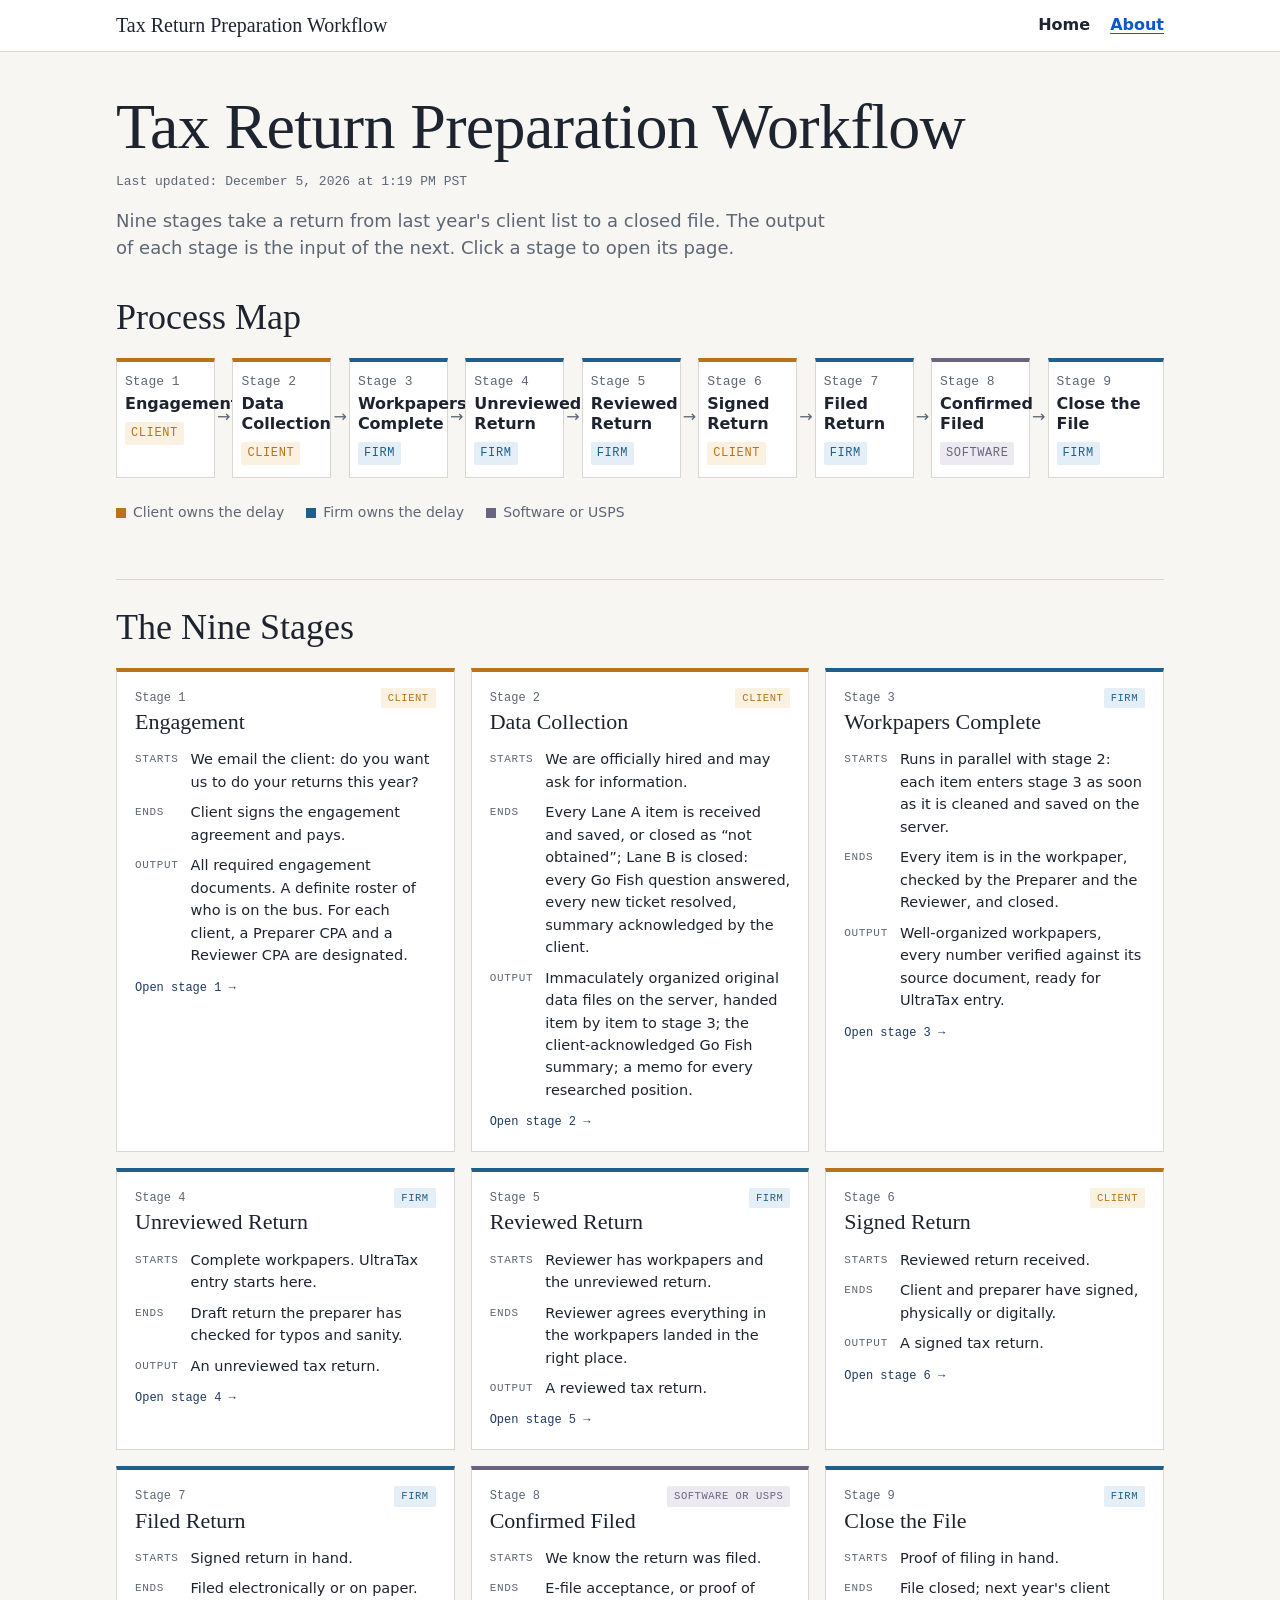
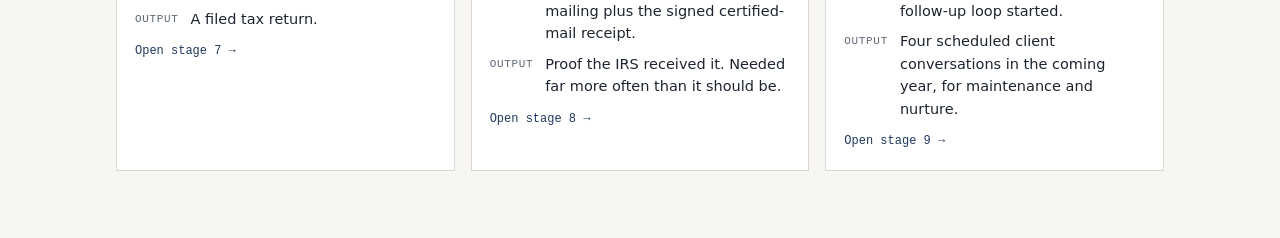
==== commit b25e9159: "Add menu bar, About page and task cards for Stages 1 to 3 Every page has a top menu bar with Home an" ====
--- a/index.html
+++ b/index.html
@@ -4,9 +4,10 @@
 <meta charset="utf-8">
 <meta name="viewport" content="width=device-width, initial-scale=1">
 <title>Tax Return Preparation Workflow</title>
-<link rel="stylesheet" href="assets/site.css?v=4">
+<link rel="stylesheet" href="assets/site.css?v=5">
 </head>
 <body data-stage="0" data-root="">
+<header class="topbar"><div class="in"><span class="brand">Tax Return Preparation Workflow</span><nav aria-label="Main"><a href="./" aria-current="page">Home</a><a href="about/">About</a></nav></div></header>
 
 <div class="wrap">
   <h1>Tax Return Preparation Workflow</h1>
@@ -29,7 +30,7 @@
   </section>
 </div>
 
-<script src="assets/stages.js?v=4"></script>
+<script src="assets/stages.js?v=5"></script>
 <script>
 document.getElementById('cards').innerHTML = STAGES.map(s=>`
   <article class="card ${s.cls}">
--- a/assets/site.css
+++ b/assets/site.css
@@ -215,3 +215,22 @@
 .tabs a{font-family:var(--mono);font-size:12px;padding:5px 10px;border:1px solid var(--ink);color:var(--ink);text-decoration:none;border-radius:3px}
 .tabs a:hover,.tabs a:focus-visible{background:var(--firm-bg)}
 @media (max-width:520px){.s1 dl,.summary dl{grid-template-columns:1fr;gap:2px}.s1 dd,.summary dd{margin-bottom:8px}.s1 .pill{margin-left:0}}
+
+/* Top menu bar, on every page */
+.topbar{background:var(--paper);border-bottom:1px solid var(--rule)}
+.topbar .in{max-width:1080px;margin:0 auto;display:flex;flex-wrap:wrap;align-items:center;gap:6px 22px;padding:10px max(16px,env(safe-area-inset-left,0px))}
+.topbar .brand{font-family:var(--display);font-size:20px;margin-right:auto}
+.topbar nav{display:flex;gap:20px}
+.topbar nav a{font-size:16px;font-weight:600;color:var(--link);text-decoration:underline;text-underline-offset:3px}
+.topbar nav a[aria-current="page"]{color:var(--fg);text-decoration:none}
+.topbar nav a:hover,.topbar nav a:focus-visible{text-decoration-thickness:2px}
+.stageof{font-family:var(--mono);font-size:13px;letter-spacing:.06em;text-transform:uppercase;color:var(--muted)}
+/* Task level: J judgment, R rule, M machine, C client */
+.lv{margin-left:auto;font-family:var(--mono);font-size:11px;letter-spacing:.05em;text-transform:uppercase;padding:2px 8px;border-radius:2px;font-weight:600;color:#fff;white-space:nowrap}
+.lv-j{background:#b3261e} .lv-r{background:#1f5f8b} .lv-m{background:#3e8e4b} .lv-c{background:#b8741a}
+.levelkey{display:flex;flex-wrap:wrap;gap:8px 16px;margin-top:14px;font-size:14px;color:var(--muted);align-items:center}
+.levelkey .lv{margin-left:0}
+.s1 dd.guess{color:var(--muted)}
+.s1 dd.note{border-left:2px solid var(--ae-take);padding-left:8px}
+.routes{margin:4px 0 0;padding-left:18px}
+.routes li+li{margin-top:3px}
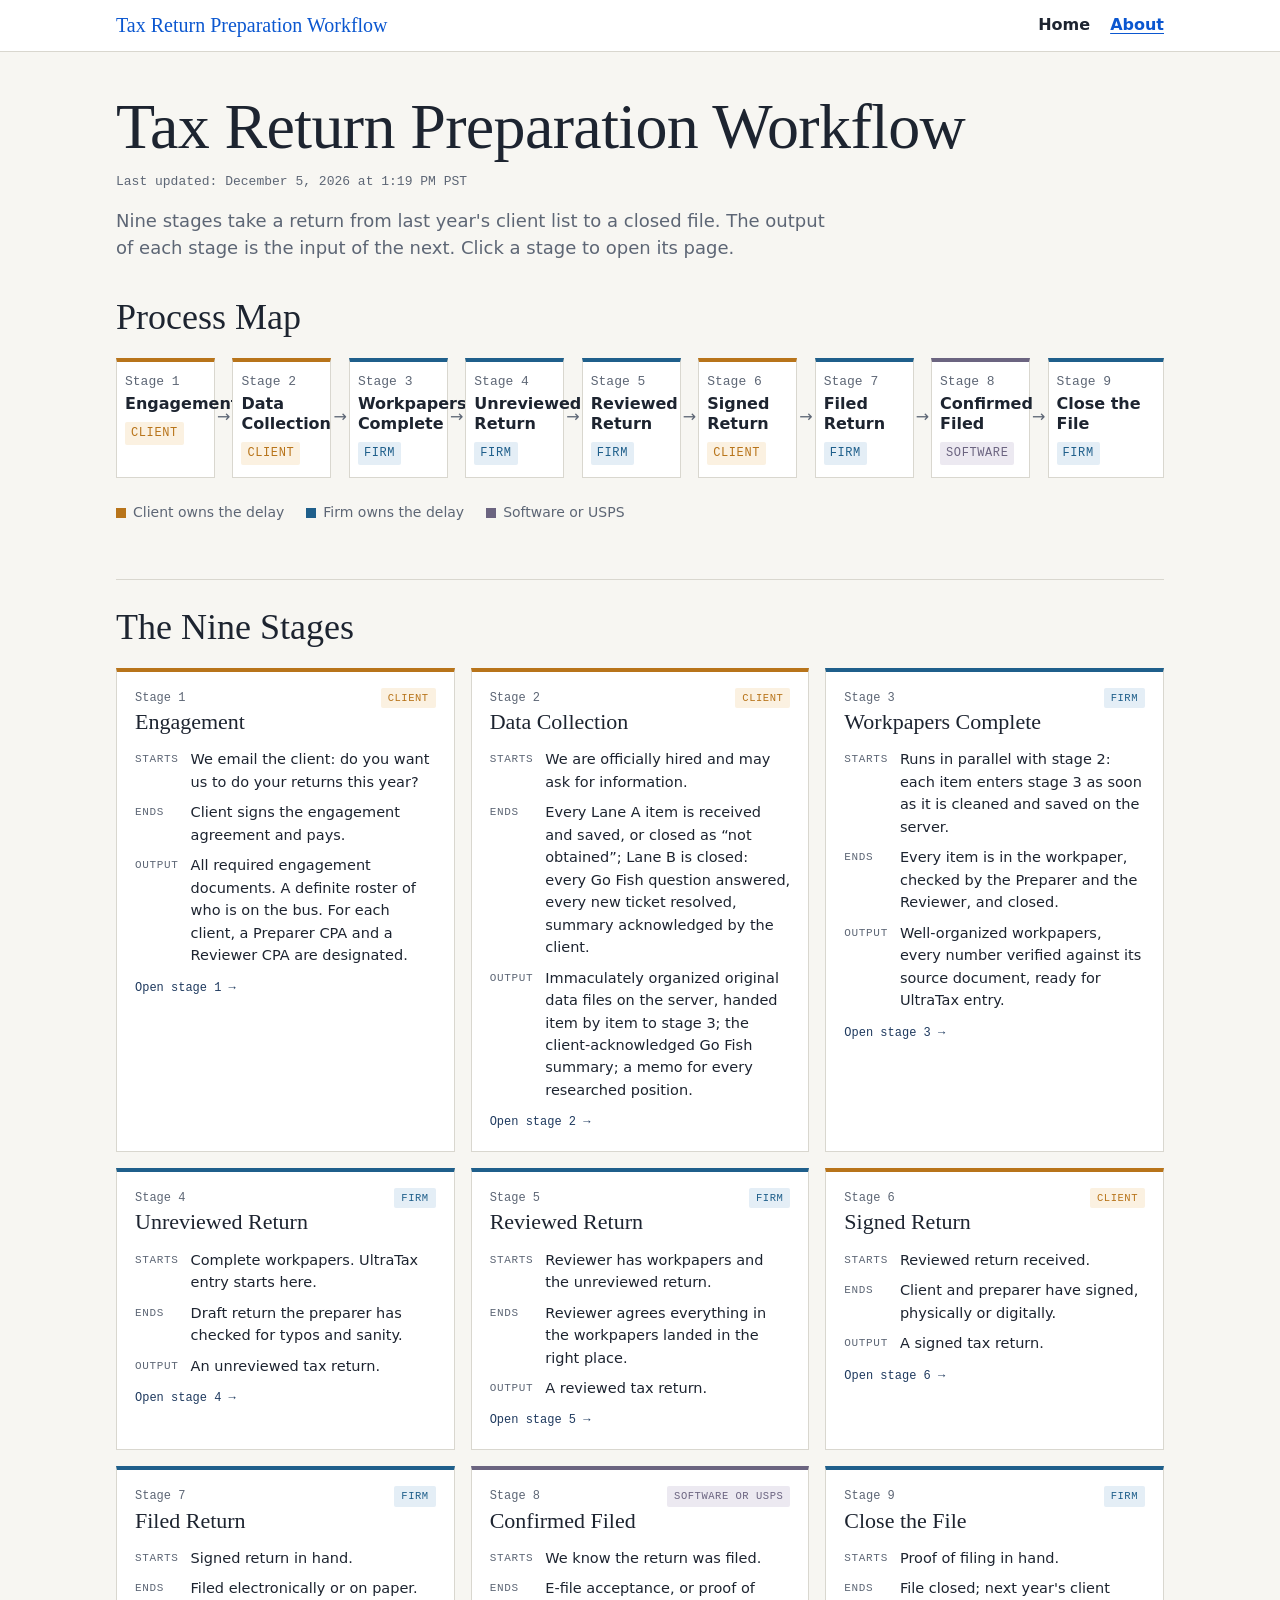
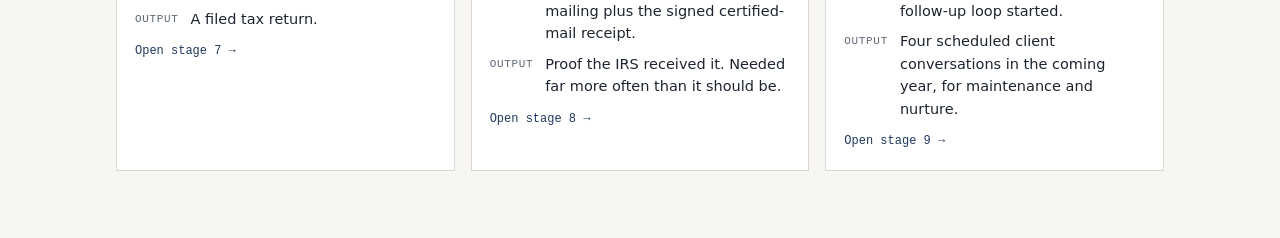
==== commit 249a183d: "Make the site name in the menu bar a link to home Co-Authored-By: Claude Opus 5.5 <noreply@anthropic" ====
--- a/index.html
+++ b/index.html
@@ -4,10 +4,10 @@
 <meta charset="utf-8">
 <meta name="viewport" content="width=device-width, initial-scale=1">
 <title>Tax Return Preparation Workflow</title>
-<link rel="stylesheet" href="assets/site.css?v=5">
+<link rel="stylesheet" href="assets/site.css?v=7">
 </head>
 <body data-stage="0" data-root="">
-<header class="topbar"><div class="in"><span class="brand">Tax Return Preparation Workflow</span><nav aria-label="Main"><a href="./" aria-current="page">Home</a><a href="about/">About</a></nav></div></header>
+<header class="topbar"><div class="in"><a class="brand" href="./">Tax Return Preparation Workflow</a><nav aria-label="Main"><a href="./" aria-current="page">Home</a><a href="about/">About</a></nav></div></header>
 
 <div class="wrap">
   <h1>Tax Return Preparation Workflow</h1>
@@ -30,7 +30,7 @@
   </section>
 </div>
 
-<script src="assets/stages.js?v=5"></script>
+<script src="assets/stages.js?v=7"></script>
 <script>
 document.getElementById('cards').innerHTML = STAGES.map(s=>`
   <article class="card ${s.cls}">
--- a/assets/site.css
+++ b/assets/site.css
@@ -234,3 +234,5 @@
 .s1 dd.note{border-left:2px solid var(--ae-take);padding-left:8px}
 .routes{margin:4px 0 0;padding-left:18px}
 .routes li+li{margin-top:3px}
+a.brand{color:var(--link);text-decoration:none}
+a.brand:hover,a.brand:focus-visible{text-decoration:underline;text-underline-offset:4px}
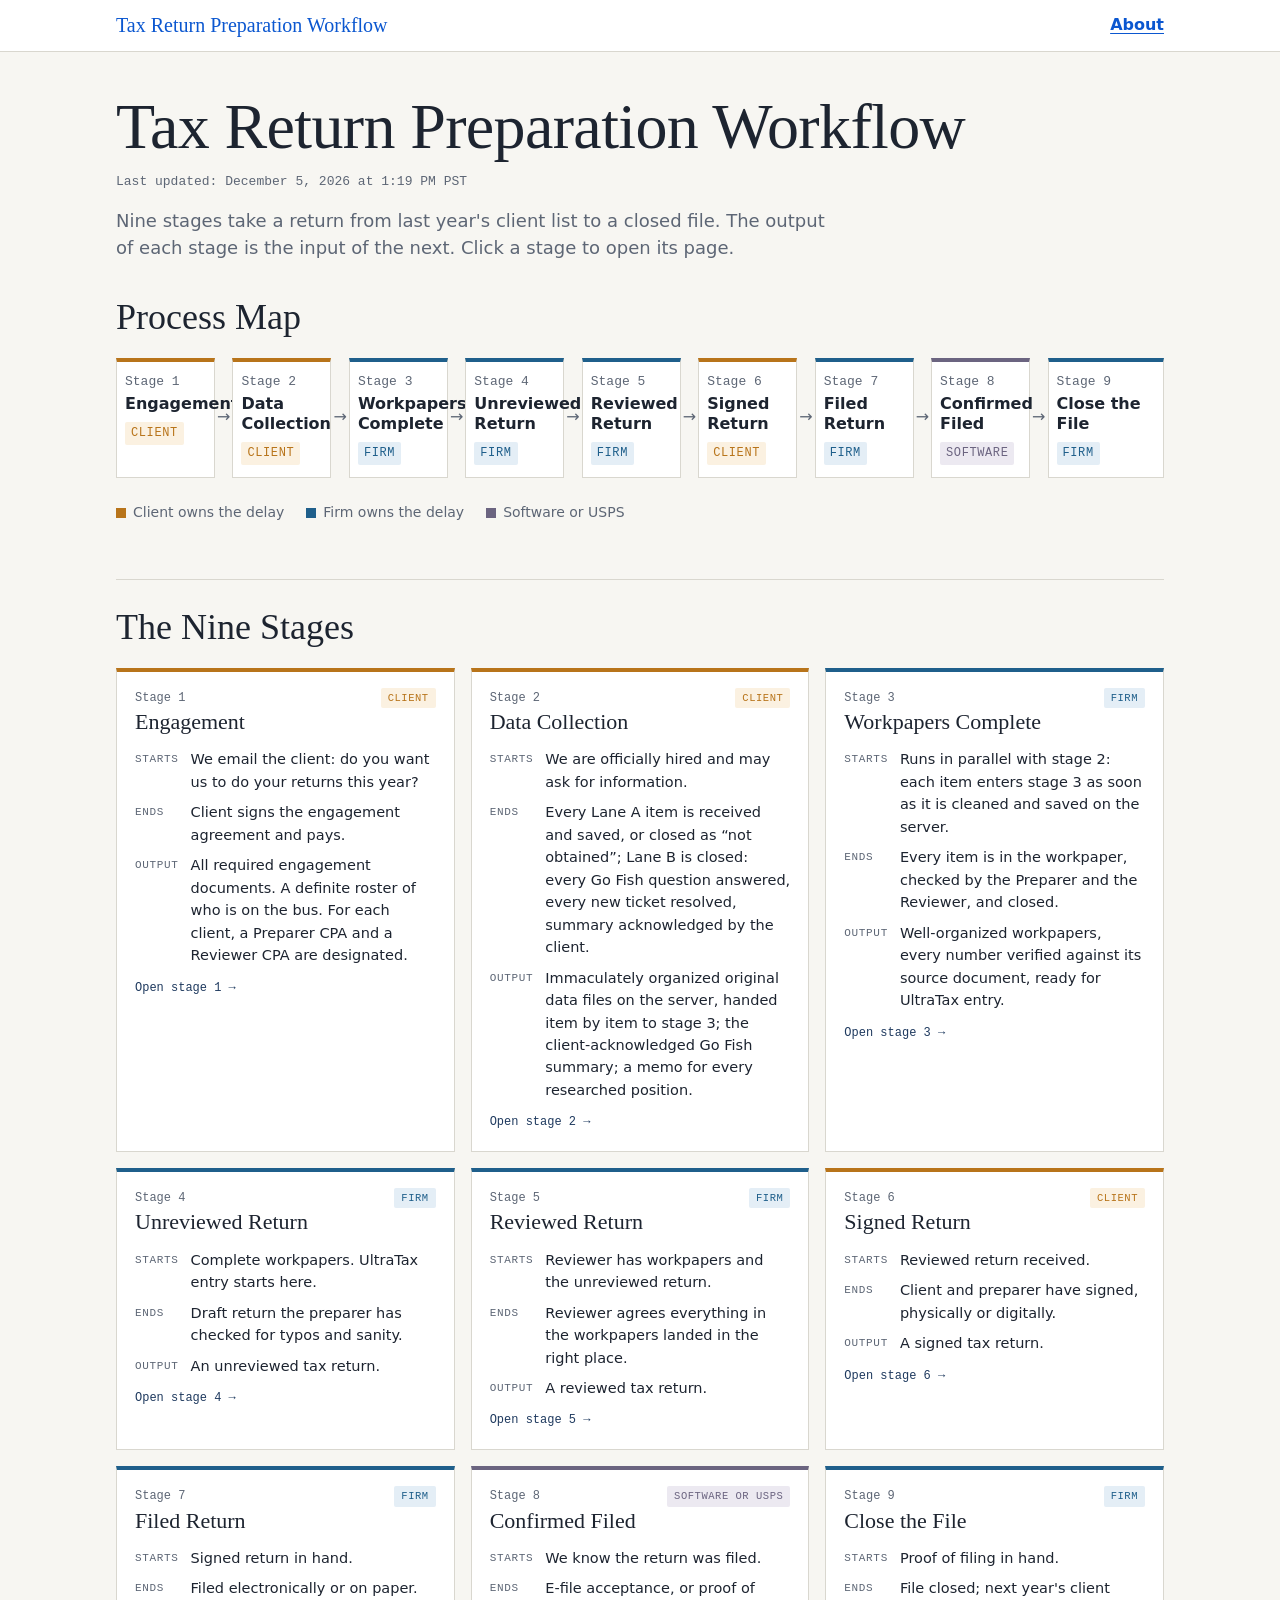
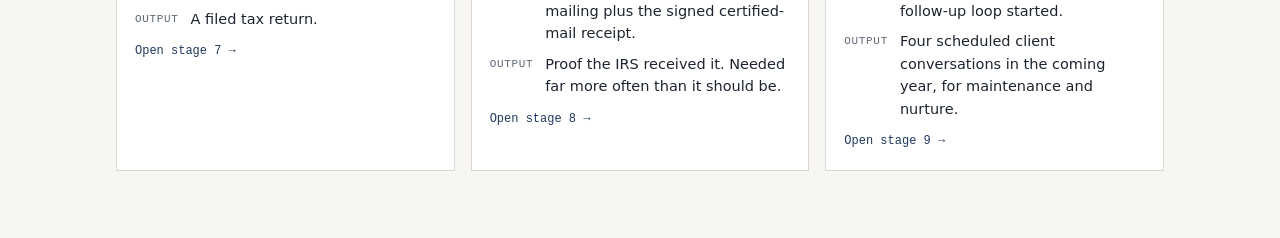
==== commit 6f354c28: "Remove the Home link from the menu bar The site name in the menu bar already links to the home page." ====
--- a/index.html
+++ b/index.html
@@ -7,7 +7,7 @@
 <link rel="stylesheet" href="assets/site.css?v=7">
 </head>
 <body data-stage="0" data-root="">
-<header class="topbar"><div class="in"><a class="brand" href="./">Tax Return Preparation Workflow</a><nav aria-label="Main"><a href="./" aria-current="page">Home</a><a href="about/">About</a></nav></div></header>
+<header class="topbar"><div class="in"><a class="brand" href="./">Tax Return Preparation Workflow</a><nav aria-label="Main"><a href="about/">About</a></nav></div></header>
 
 <div class="wrap">
   <h1>Tax Return Preparation Workflow</h1>
